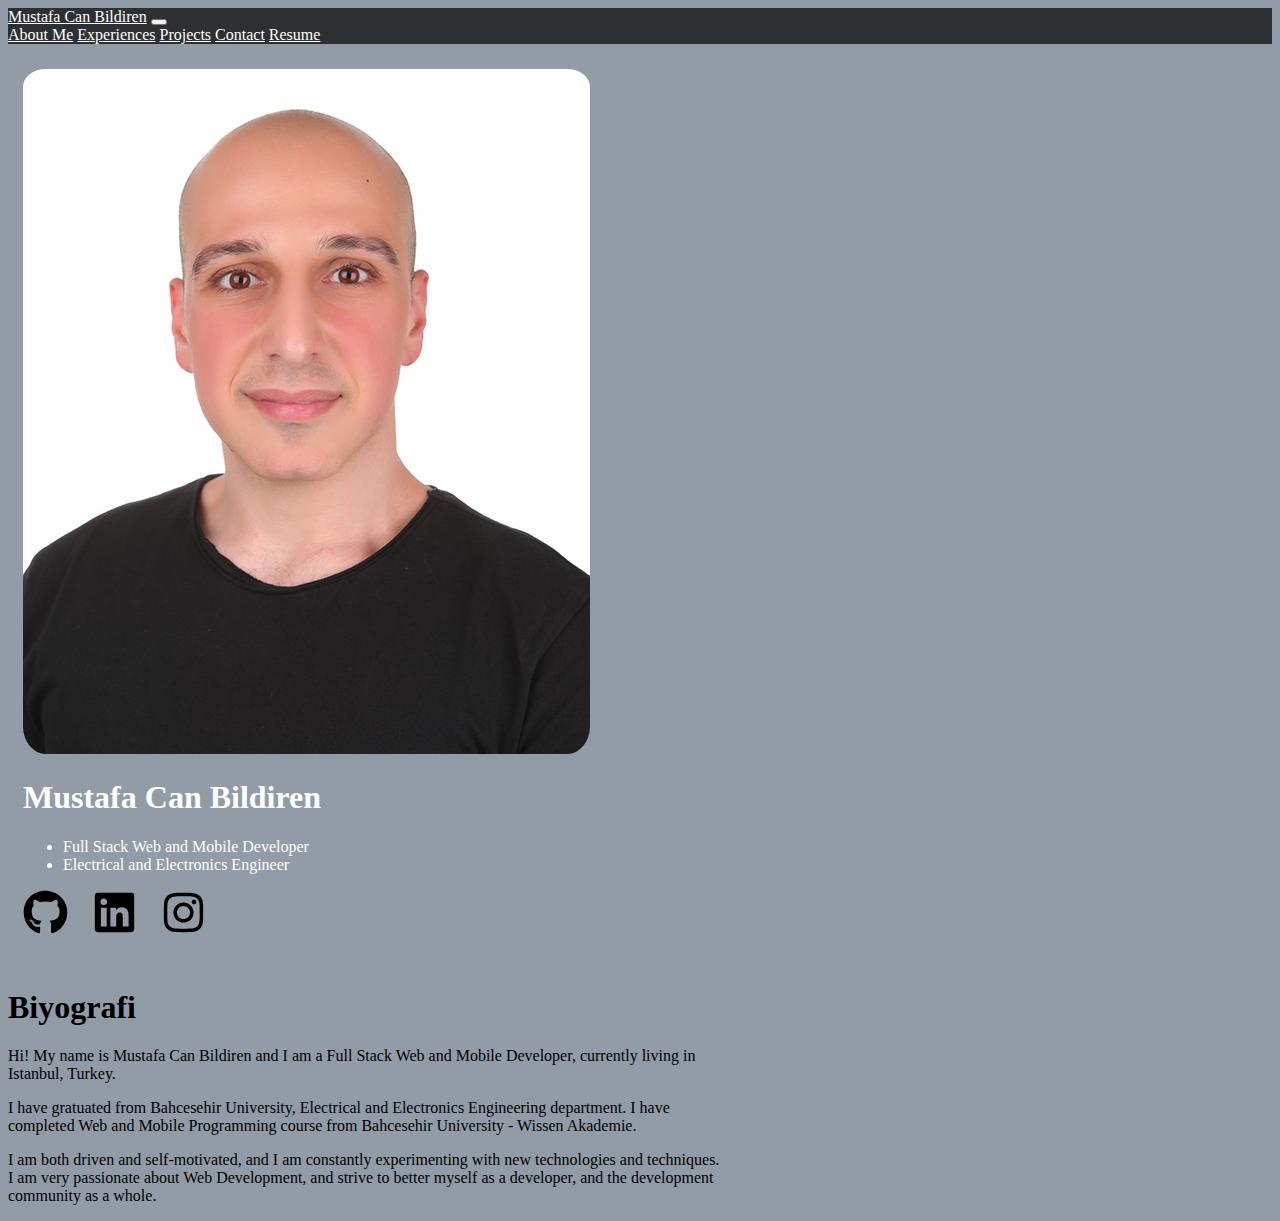
==== index.html @ a6141670 "v0" ====
<!DOCTYPE html>
<html lang="tr">
  <head>
    <meta charset="UTF-8" />
    <meta http-equiv="X-UA-Compatible" content="IE=edge" />
    <meta name="viewport" content="width=device-width, initial-scale=1.0" />
    <title>Mustafa Can Bildiren</title>
    <link
      href="https://cdn.jsdelivr.net/npm/bootstrap@5.2.0-beta1/dist/css/bootstrap.min.css"
      rel="stylesheet"
      integrity="sha384-0evHe/X+R7YkIZDRvuzKMRqM+OrBnVFBL6DOitfPri4tjfHxaWutUpFmBp4vmVor"
      crossorigin="anonymous"
    />
  </head>
  <body style="background-color: #929CA6">

    <!-- navbar start Man Parvesh-->
    <nav class="navbar navbar-expand-lg" style="background-color: #2d3033;">
        <div class="container">
            <a class="navbar-brand" href="#" style="color: white;">Mustafa Can Bildiren</a>
            <button class="navbar-toggler" type="button" data-bs-toggle="collapse" data-bs-target="#navbarNavAltMarkup"
                aria-controls="navbarNavAltMarkup" aria-expanded="false" aria-label="Toggle navigation">
                <span class="navbar-toggler-icon" style="color: white;"></span>
            </button>
            <div class="collapse navbar-collapse" id="navbarNavAltMarkup">
                <div class="navbar-nav">
                    <a class="nav-link" href="#" style="color: white;">About Me</a>
                    <a class="nav-link" href="#" style="color: white;">Experiences</a>
                    <a class="nav-link" href="#" style="color: white;">Projects</a>
                    <a class="nav-link" href="#" style="color: white;">Contact</a>
                    <a class="nav-link" href="#" style="color: white;">Resume</a>
                </div>
            </div>
        </div>
    </nav>
    <!-- navbar end-->

    <!-- body start-->
    <div class="row col-lg-8" style="margin: auto;">
    
        <!-- left card -->
        <div class="card col-lg-3"
            style="width: 24rem; margin-top: 15px; margin-left: 15px; margin-right: 30px; background-color: #929CA6; border: 0px;">
            <img src="Photo.jpg" class="card-img-top" alt="..." style="padding-top: 10px; border-radius: 4%;">
            <div class="card-body">
                <h1 class="card-title text-capitalize text-center" style="color: white;">Mustafa Can Bildiren</h1>
                <ul class="list-group list-group-flush">
                    <!-- titles -->
                    <li class="list-group-item text-center" style="background-color: #929CA6; color: white;">Full Stack Web
                        and Mobile Developer</li>
                    <li class="list-group-item text-center" style="background-color: #929CA6; color: white;">Electrical and
                        Electronics Engineer</li>
                </ul>

          <!-- github - linkedin - instagram logos and links -->
          <div class="card-body text-center">
              <a href="https://github.com/mcanbildiren" style="margin-right: 20px;"><svg href="www.google.com" width="45" height="45" xmlns="http://www.w3.org/2000/svg" viewBox="0 0 496 512"><path d="M165.9 397.4c0 2-2.3 3.6-5.2 3.6-3.3.3-5.6-1.3-5.6-3.6 0-2 2.3-3.6 5.2-3.6 3-.3 5.6 1.3 5.6 3.6zm-31.1-4.5c-.7 2 1.3 4.3 4.3 4.9 2.6 1 5.6 0 6.2-2s-1.3-4.3-4.3-5.2c-2.6-.7-5.5.3-6.2 2.3zm44.2-1.7c-2.9.7-4.9 2.6-4.6 4.9.3 2 2.9 3.3 5.9 2.6 2.9-.7 4.9-2.6 4.6-4.6-.3-1.9-3-3.2-5.9-2.9zM244.8 8C106.1 8 0 113.3 0 252c0 110.9 69.8 205.8 169.5 239.2 12.8 2.3 17.3-5.6 17.3-12.1 0-6.2-.3-40.4-.3-61.4 0 0-70 15-84.7-29.8 0 0-11.4-29.1-27.8-36.6 0 0-22.9-15.7 1.6-15.4 0 0 24.9 2 38.6 25.8 21.9 38.6 58.6 27.5 72.9 20.9 2.3-16 8.8-27.1 16-33.7-55.9-6.2-112.3-14.3-112.3-110.5 0-27.5 7.6-41.3 23.6-58.9-2.6-6.5-11.1-33.3 2.6-67.9 20.9-6.5 69 27 69 27 20-5.6 41.5-8.5 62.8-8.5s42.8 2.9 62.8 8.5c0 0 48.1-33.6 69-27 13.7 34.7 5.2 61.4 2.6 67.9 16 17.7 25.8 31.5 25.8 58.9 0 96.5-58.9 104.2-114.8 110.5 9.2 7.9 17 22.9 17 46.4 0 33.7-.3 75.4-.3 83.6 0 6.5 4.6 14.4 17.3 12.1C428.2 457.8 496 362.9 496 252 496 113.3 383.5 8 244.8 8zM97.2 352.9c-1.3 1-1 3.3.7 5.2 1.6 1.6 3.9 2.3 5.2 1 1.3-1 1-3.3-.7-5.2-1.6-1.6-3.9-2.3-5.2-1zm-10.8-8.1c-.7 1.3.3 2.9 2.3 3.9 1.6 1 3.6.7 4.3-.7.7-1.3-.3-2.9-2.3-3.9-2-.6-3.6-.3-4.3.7zm32.4 35.6c-1.6 1.3-1 4.3 1.3 6.2 2.3 2.3 5.2 2.6 6.5 1 1.3-1.3.7-4.3-1.3-6.2-2.2-2.3-5.2-2.6-6.5-1zm-11.4-14.7c-1.6 1-1.6 3.6 0 5.9 1.6 2.3 4.3 3.3 5.6 2.3 1.6-1.3 1.6-3.9 0-6.2-1.4-2.3-4-3.3-5.6-2z"/></svg></a>
              <a href="https://www.linkedin.com/in/mcanbildiren/" style="margin-right: 20px;"><svg width="45" height="45" xmlns="http://www.w3.org/2000/svg" viewBox="0 0 448 512"><path d="M416 32H31.9C14.3 32 0 46.5 0 64.3v383.4C0 465.5 14.3 480 31.9 480H416c17.6 0 32-14.5 32-32.3V64.3c0-17.8-14.4-32.3-32-32.3zM135.4 416H69V202.2h66.5V416zm-33.2-243c-21.3 0-38.5-17.3-38.5-38.5S80.9 96 102.2 96c21.2 0 38.5 17.3 38.5 38.5 0 21.3-17.2 38.5-38.5 38.5zm282.1 243h-66.4V312c0-24.8-.5-56.7-34.5-56.7-34.6 0-39.9 27-39.9 54.9V416h-66.4V202.2h63.7v29.2h.9c8.9-16.8 30.6-34.5 62.9-34.5 67.2 0 79.7 44.3 79.7 101.9V416z"/></svg></a>
              <a href="https://www.instagram.com/mcanbildiren/"><svg width="45" height="45" xmlns="http://www.w3.org/2000/svg" viewBox="0 0 448 512"><path d="M224.1 141c-63.6 0-114.9 51.3-114.9 114.9s51.3 114.9 114.9 114.9S339 319.5 339 255.9 287.7 141 224.1 141zm0 189.6c-41.1 0-74.7-33.5-74.7-74.7s33.5-74.7 74.7-74.7 74.7 33.5 74.7 74.7-33.6 74.7-74.7 74.7zm146.4-194.3c0 14.9-12 26.8-26.8 26.8-14.9 0-26.8-12-26.8-26.8s12-26.8 26.8-26.8 26.8 12 26.8 26.8zm76.1 27.2c-1.7-35.9-9.9-67.7-36.2-93.9-26.2-26.2-58-34.4-93.9-36.2-37-2.1-147.9-2.1-184.9 0-35.8 1.7-67.6 9.9-93.9 36.1s-34.4 58-36.2 93.9c-2.1 37-2.1 147.9 0 184.9 1.7 35.9 9.9 67.7 36.2 93.9s58 34.4 93.9 36.2c37 2.1 147.9 2.1 184.9 0 35.9-1.7 67.7-9.9 93.9-36.2 26.2-26.2 34.4-58 36.2-93.9 2.1-37 2.1-147.8 0-184.8zM398.8 388c-7.8 19.6-22.9 34.7-42.6 42.6-29.5 11.7-99.5 9-132.1 9s-102.7 2.6-132.1-9c-19.6-7.8-34.7-22.9-42.6-42.6-11.7-29.5-9-99.5-9-132.1s-2.6-102.7 9-132.1c7.8-19.6 22.9-34.7 42.6-42.6 29.5-11.7 99.5-9 132.1-9s102.7-2.6 132.1 9c19.6 7.8 34.7 22.9 42.6 42.6 11.7 29.5 9 99.5 9 132.1s2.7 102.7-9 132.1z"/></svg></a>
          </div>
        </div>
      </div>

    <!-- rigth card cover letter -->
    <div class="card col-lg-6"
        style="width: 45rem; margin-top: 50px;  margin-right: 15px; border: 0px; background-color: #929CA6;">
        <div class="card-body">
            <h1>Biyografi</h1>
            <p>Hi! My name is Mustafa Can Bildiren and I am a Full Stack Web and Mobile Developer, currently living in
                Istanbul, Turkey.
            </p>
            <p>I have gratuated from Bahcesehir University, Electrical and Electronics Engineering
                department. I have completed Web and Mobile Programming course from Bahcesehir University - Wissen Akademie.
            </p>
            <p>
                I am both driven and self-motivated, and I am constantly experimenting with new technologies and techniques.
                I am very passionate about Web Development, and strive to better myself as a developer, and the development
                community as a whole.
            </p>
        </div>
    </div>
    </div>
    <!-- body end-->
      
<script src="https://cdn.jsdelivr.net/npm/bootstrap@5.2.0-beta1/dist/js/bootstrap.bundle.min.js"
    integrity="sha384-pprn3073KE6tl6bjs2QrFaJGz5/SUsLqktiwsUTF55Jfv3qYSDhgCecCxMW52nD2"
    crossorigin="anonymous"></script>
</body>

</html>
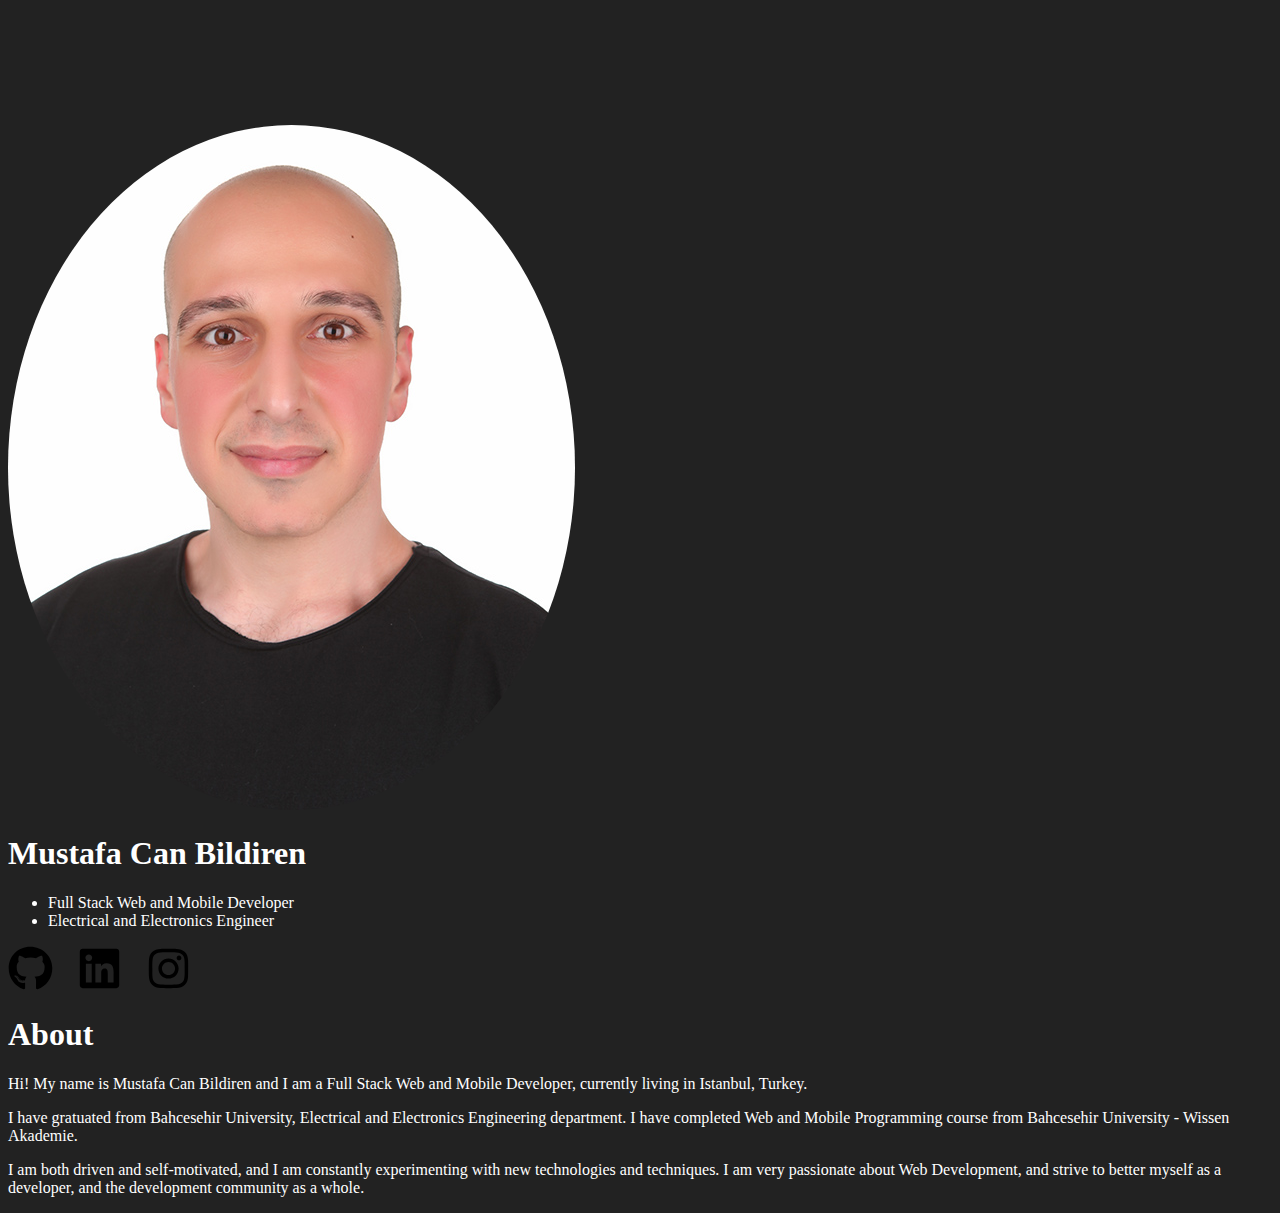
==== commit 59b86d27: "new style" ====
--- a/index.html
+++ b/index.html
@@ -12,9 +12,9 @@
       crossorigin="anonymous"
     />
   </head>
-  <body style="background-color: #929CA6">
+  <body style="background-color: #222">
 
-    <!-- navbar start Man Parvesh-->
+    <!-- navbar start Man Parvesh
     <nav class="navbar navbar-expand-lg" style="background-color: #2d3033;">
         <div class="container">
             <a class="navbar-brand" href="#" style="color: white;">Mustafa Can Bildiren</a>
@@ -33,39 +33,42 @@
             </div>
         </div>
     </nav>
-    <!-- navbar end-->
+     navbar end-->
 
     <!-- body start-->
-    <div class="row col-lg-8" style="margin: auto;">
-    
+<div class="">
+    <div class="row" style="margin: auto; margin-top: 125px;">
         <!-- left card -->
-        <div class="card col-lg-3"
-            style="width: 24rem; margin-top: 15px; margin-left: 15px; margin-right: 30px; background-color: #929CA6; border: 0px;">
-            <img src="Photo.jpg" class="card-img-top" alt="..." style="padding-top: 10px; border-radius: 4%;">
-            <div class="card-body">
+        <div class="col-md-3">
+            <img src="Photo.jpg" class="img-fluid" alt="..." style="border-radius: 50%;">
+        </div>
+        <div class="card col-md-3"
+        style="background-color: #222; border: 0px;">
+        <div class="card-body">
+                
                 <h1 class="card-title text-capitalize text-center" style="color: white;">Mustafa Can Bildiren</h1>
                 <ul class="list-group list-group-flush">
                     <!-- titles -->
-                    <li class="list-group-item text-center" style="background-color: #929CA6; color: white;">Full Stack Web
+                    <li class="list-group-item text-center" style="background-color: #222; color: white;">Full Stack Web
                         and Mobile Developer</li>
-                    <li class="list-group-item text-center" style="background-color: #929CA6; color: white;">Electrical and
+                    <li class="list-group-item text-center" style="background-color: #222; color: white;">Electrical and
                         Electronics Engineer</li>
                 </ul>
 
           <!-- github - linkedin - instagram logos and links -->
           <div class="card-body text-center">
               <a href="https://github.com/mcanbildiren" style="margin-right: 20px;"><svg href="www.google.com" width="45" height="45" xmlns="http://www.w3.org/2000/svg" viewBox="0 0 496 512"><path d="M165.9 397.4c0 2-2.3 3.6-5.2 3.6-3.3.3-5.6-1.3-5.6-3.6 0-2 2.3-3.6 5.2-3.6 3-.3 5.6 1.3 5.6 3.6zm-31.1-4.5c-.7 2 1.3 4.3 4.3 4.9 2.6 1 5.6 0 6.2-2s-1.3-4.3-4.3-5.2c-2.6-.7-5.5.3-6.2 2.3zm44.2-1.7c-2.9.7-4.9 2.6-4.6 4.9.3 2 2.9 3.3 5.9 2.6 2.9-.7 4.9-2.6 4.6-4.6-.3-1.9-3-3.2-5.9-2.9zM244.8 8C106.1 8 0 113.3 0 252c0 110.9 69.8 205.8 169.5 239.2 12.8 2.3 17.3-5.6 17.3-12.1 0-6.2-.3-40.4-.3-61.4 0 0-70 15-84.7-29.8 0 0-11.4-29.1-27.8-36.6 0 0-22.9-15.7 1.6-15.4 0 0 24.9 2 38.6 25.8 21.9 38.6 58.6 27.5 72.9 20.9 2.3-16 8.8-27.1 16-33.7-55.9-6.2-112.3-14.3-112.3-110.5 0-27.5 7.6-41.3 23.6-58.9-2.6-6.5-11.1-33.3 2.6-67.9 20.9-6.5 69 27 69 27 20-5.6 41.5-8.5 62.8-8.5s42.8 2.9 62.8 8.5c0 0 48.1-33.6 69-27 13.7 34.7 5.2 61.4 2.6 67.9 16 17.7 25.8 31.5 25.8 58.9 0 96.5-58.9 104.2-114.8 110.5 9.2 7.9 17 22.9 17 46.4 0 33.7-.3 75.4-.3 83.6 0 6.5 4.6 14.4 17.3 12.1C428.2 457.8 496 362.9 496 252 496 113.3 383.5 8 244.8 8zM97.2 352.9c-1.3 1-1 3.3.7 5.2 1.6 1.6 3.9 2.3 5.2 1 1.3-1 1-3.3-.7-5.2-1.6-1.6-3.9-2.3-5.2-1zm-10.8-8.1c-.7 1.3.3 2.9 2.3 3.9 1.6 1 3.6.7 4.3-.7.7-1.3-.3-2.9-2.3-3.9-2-.6-3.6-.3-4.3.7zm32.4 35.6c-1.6 1.3-1 4.3 1.3 6.2 2.3 2.3 5.2 2.6 6.5 1 1.3-1.3.7-4.3-1.3-6.2-2.2-2.3-5.2-2.6-6.5-1zm-11.4-14.7c-1.6 1-1.6 3.6 0 5.9 1.6 2.3 4.3 3.3 5.6 2.3 1.6-1.3 1.6-3.9 0-6.2-1.4-2.3-4-3.3-5.6-2z"/></svg></a>
+              
               <a href="https://www.linkedin.com/in/mcanbildiren/" style="margin-right: 20px;"><svg width="45" height="45" xmlns="http://www.w3.org/2000/svg" viewBox="0 0 448 512"><path d="M416 32H31.9C14.3 32 0 46.5 0 64.3v383.4C0 465.5 14.3 480 31.9 480H416c17.6 0 32-14.5 32-32.3V64.3c0-17.8-14.4-32.3-32-32.3zM135.4 416H69V202.2h66.5V416zm-33.2-243c-21.3 0-38.5-17.3-38.5-38.5S80.9 96 102.2 96c21.2 0 38.5 17.3 38.5 38.5 0 21.3-17.2 38.5-38.5 38.5zm282.1 243h-66.4V312c0-24.8-.5-56.7-34.5-56.7-34.6 0-39.9 27-39.9 54.9V416h-66.4V202.2h63.7v29.2h.9c8.9-16.8 30.6-34.5 62.9-34.5 67.2 0 79.7 44.3 79.7 101.9V416z"/></svg></a>
               <a href="https://www.instagram.com/mcanbildiren/"><svg width="45" height="45" xmlns="http://www.w3.org/2000/svg" viewBox="0 0 448 512"><path d="M224.1 141c-63.6 0-114.9 51.3-114.9 114.9s51.3 114.9 114.9 114.9S339 319.5 339 255.9 287.7 141 224.1 141zm0 189.6c-41.1 0-74.7-33.5-74.7-74.7s33.5-74.7 74.7-74.7 74.7 33.5 74.7 74.7-33.6 74.7-74.7 74.7zm146.4-194.3c0 14.9-12 26.8-26.8 26.8-14.9 0-26.8-12-26.8-26.8s12-26.8 26.8-26.8 26.8 12 26.8 26.8zm76.1 27.2c-1.7-35.9-9.9-67.7-36.2-93.9-26.2-26.2-58-34.4-93.9-36.2-37-2.1-147.9-2.1-184.9 0-35.8 1.7-67.6 9.9-93.9 36.1s-34.4 58-36.2 93.9c-2.1 37-2.1 147.9 0 184.9 1.7 35.9 9.9 67.7 36.2 93.9s58 34.4 93.9 36.2c37 2.1 147.9 2.1 184.9 0 35.9-1.7 67.7-9.9 93.9-36.2 26.2-26.2 34.4-58 36.2-93.9 2.1-37 2.1-147.8 0-184.8zM398.8 388c-7.8 19.6-22.9 34.7-42.6 42.6-29.5 11.7-99.5 9-132.1 9s-102.7 2.6-132.1-9c-19.6-7.8-34.7-22.9-42.6-42.6-11.7-29.5-9-99.5-9-132.1s-2.6-102.7 9-132.1c7.8-19.6 22.9-34.7 42.6-42.6 29.5-11.7 99.5-9 132.1-9s102.7-2.6 132.1 9c19.6 7.8 34.7 22.9 42.6 42.6 11.7 29.5 9 99.5 9 132.1s2.7 102.7-9 132.1z"/></svg></a>
           </div>
         </div>
       </div>
-
     <!-- rigth card cover letter -->
-    <div class="card col-lg-6"
-        style="width: 45rem; margin-top: 50px;  margin-right: 15px; border: 0px; background-color: #929CA6;">
-        <div class="card-body">
-            <h1>Biyografi</h1>
+    <div class="card col-md-6"
+        style=" border: 0px; background-color: #222;">
+        <div class="card-body" style="color: white;">
+            <h1>About</h1>
             <p>Hi! My name is Mustafa Can Bildiren and I am a Full Stack Web and Mobile Developer, currently living in
                 Istanbul, Turkey.
             </p>
@@ -79,7 +82,8 @@
             </p>
         </div>
     </div>
-    </div>
+</div>
+</div>
     <!-- body end-->
       
 <script src="https://cdn.jsdelivr.net/npm/bootstrap@5.2.0-beta1/dist/js/bootstrap.bundle.min.js"
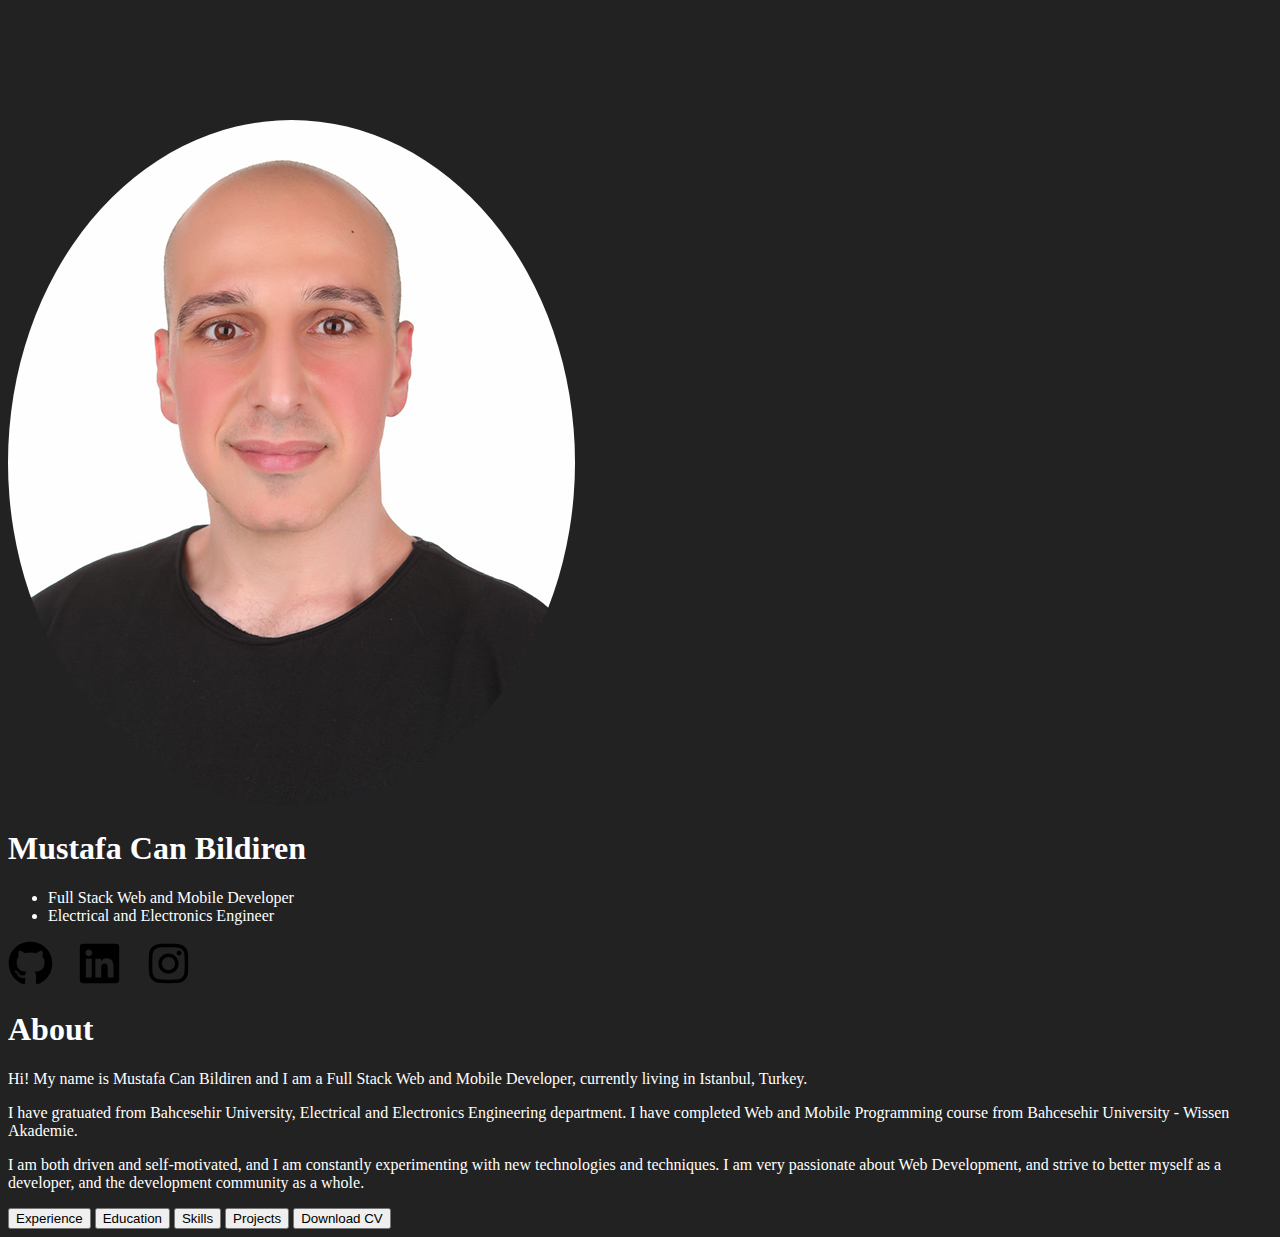
==== commit 580dcca4: "buttons" ====
--- a/index.html
+++ b/index.html
@@ -37,7 +37,7 @@
 
     <!-- body start-->
 <div class="">
-    <div class="row" style="margin: auto; margin-top: 125px;">
+    <div class="row" style="margin: auto; margin-top: 120px;">
         <!-- left card -->
         <div class="col-md-3">
             <img src="Photo.jpg" class="img-fluid" alt="..." style="border-radius: 50%;">
@@ -83,7 +83,17 @@
         </div>
     </div>
 </div>
+<div class="row" style="margin: auto; margin-top: 15px;">
+    <div class="text-center">
+        <button class="btn btn-secondary">Experience</button>
+        <button class="btn btn-secondary">Education</button>
+        <button class="btn btn-secondary">Skills</button>
+        <button class="btn btn-secondary">Projects</button>
+        <button class="btn btn-secondary">Download CV</button>
+    </div>
 </div>
+</div>
+
     <!-- body end-->
       
 <script src="https://cdn.jsdelivr.net/npm/bootstrap@5.2.0-beta1/dist/js/bootstrap.bundle.min.js"
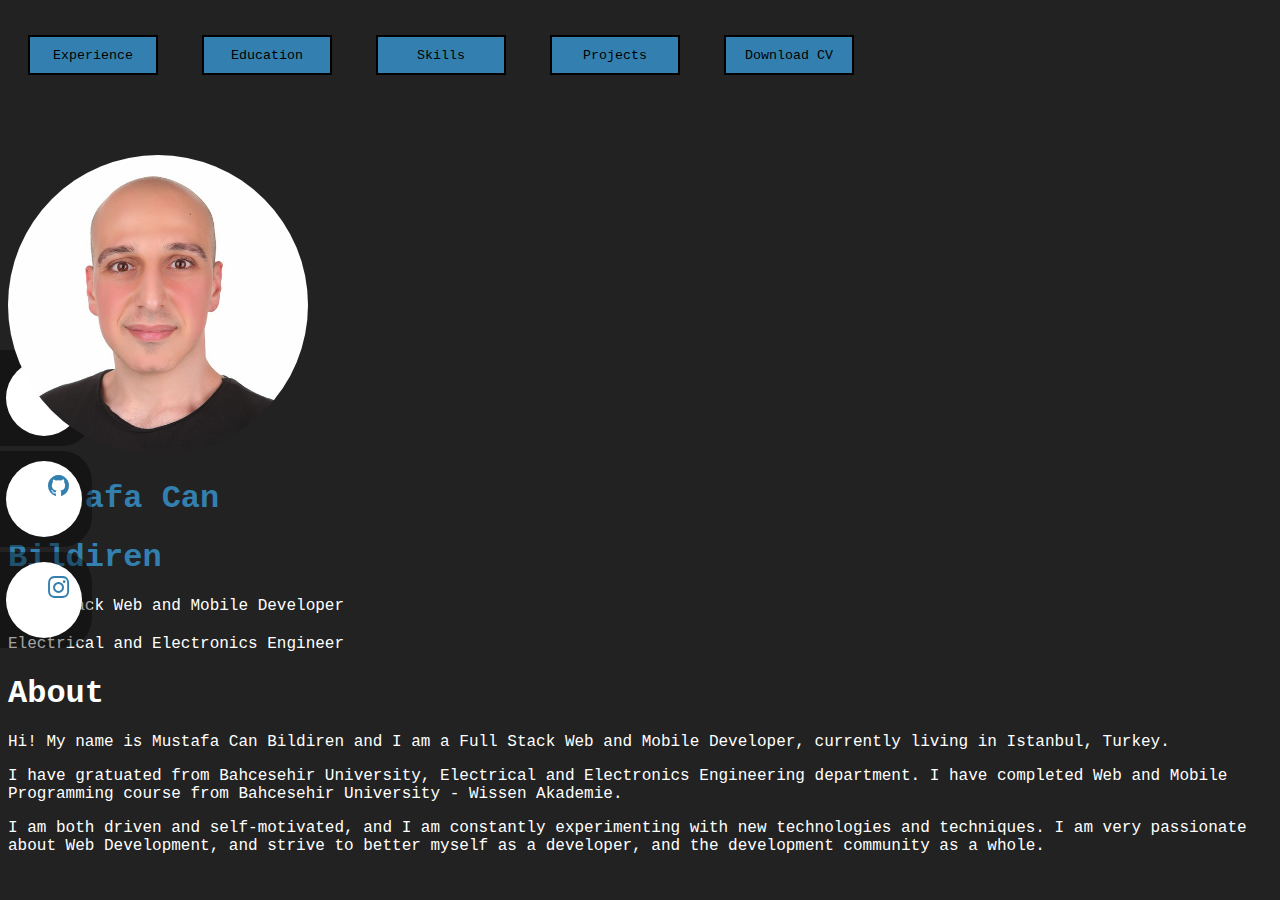
==== commit b3c53e1d: "homepage ok" ====
--- a/index.html
+++ b/index.html
@@ -1,104 +1,69 @@
 <!DOCTYPE html>
-<html lang="tr">
-  <head>
+<html lang="en">
+
+<head>
     <meta charset="UTF-8" />
     <meta http-equiv="X-UA-Compatible" content="IE=edge" />
     <meta name="viewport" content="width=device-width, initial-scale=1.0" />
     <title>Mustafa Can Bildiren</title>
-    <link
-      href="https://cdn.jsdelivr.net/npm/bootstrap@5.2.0-beta1/dist/css/bootstrap.min.css"
-      rel="stylesheet"
-      integrity="sha384-0evHe/X+R7YkIZDRvuzKMRqM+OrBnVFBL6DOitfPri4tjfHxaWutUpFmBp4vmVor"
-      crossorigin="anonymous"
-    />
-  </head>
-  <body style="background-color: #222">
+    <link href="https://cdn.jsdelivr.net/npm/bootstrap@5.2.0-beta1/dist/css/bootstrap.min.css" rel="stylesheet"
+        integrity="sha384-0evHe/X+R7YkIZDRvuzKMRqM+OrBnVFBL6DOitfPri4tjfHxaWutUpFmBp4vmVor" crossorigin="anonymous" />
+    <link href="//netdna.bootstrapcdn.com/font-awesome/4.1.0/css/font-awesome.min.css" rel="stylesheet">
+    <link rel="stylesheet" href="./Resources/index.css">
+</head>
 
-    <!-- navbar start Man Parvesh
-    <nav class="navbar navbar-expand-lg" style="background-color: #2d3033;">
-        <div class="container">
-            <a class="navbar-brand" href="#" style="color: white;">Mustafa Can Bildiren</a>
-            <button class="navbar-toggler" type="button" data-bs-toggle="collapse" data-bs-target="#navbarNavAltMarkup"
-                aria-controls="navbarNavAltMarkup" aria-expanded="false" aria-label="Toggle navigation">
-                <span class="navbar-toggler-icon" style="color: white;"></span>
-            </button>
-            <div class="collapse navbar-collapse" id="navbarNavAltMarkup">
-                <div class="navbar-nav">
-                    <a class="nav-link" href="#" style="color: white;">About Me</a>
-                    <a class="nav-link" href="#" style="color: white;">Experiences</a>
-                    <a class="nav-link" href="#" style="color: white;">Projects</a>
-                    <a class="nav-link" href="#" style="color: white;">Contact</a>
-                    <a class="nav-link" href="#" style="color: white;">Resume</a>
-                </div>
+<body style="background-color: #222">
+    <nav class="social">
+        <ul>
+            <li><a href="https://www.linkedin.com/in/mcanbildiren/" target="_blank">Linkedin <i class="fa fa-linkedin"></i></a></li>
+            <li><a href="https://github.com/mcanbildiren" target="_blank">Github <i class="fa fa-github"></i></a></li>
+            <li><a href="https://www.instagram.com/mcanbildiren/" target="_blank">Instagram <i class="fa fa-instagram"></i></a></li>
+        </ul>
+    </nav>
+    <div class="row" style="margin: auto; margin-top: 15px;">
+        <div class="text-center">
+            <button class="custom-btn btnmcb">Experience</button>
+            <button class="custom-btn btnmcb">Education</button>
+            <button class="custom-btn btnmcb">Skills</button>
+            <button class="custom-btn btnmcb">Projects</button>
+            <button class="custom-btn btnmcb">Download CV</button>
+        </div>
+    </div>
+    <div class="row" style="margin: auto; margin-top: 60px;">
+        <div class="col-md-4 text-center offset-2">
+            <img src="./Resources/Photo.jpg" class="img-fluid photo" alt="...">
+            <h1 class="imageundertitle">Mustafa Can</h1>
+            <h1 class="imageundertitle">Bildiren</h1>
+            <p class="imageunder">Full Stack Web and Mobile Developer</p>
+            <p class="imageunder">Electrical and Electronics Engineer</p>
+        </div>
+        <div class="card col-md-4" style=" border: 0px; background-color: #222;">
+            <div class="card-body about">
+                <h1>About</h1>
+                <p>Hi! My name is Mustafa Can Bildiren and I am a Full Stack Web and Mobile Developer, currently
+                    living in
+                    Istanbul, Turkey.
+                </p>
+                <p>I have gratuated from Bahcesehir University, Electrical and Electronics Engineering
+                    department. I have completed Web and Mobile Programming course from Bahcesehir University -
+                    Wissen Akademie.
+                </p>
+                <p>
+                    I am both driven and self-motivated, and I am constantly experimenting with new technologies and
+                    techniques.
+                    I am very passionate about Web Development, and strive to better myself as a developer, and the
+                    development
+                    community as a whole.
+                </p>
             </div>
         </div>
-    </nav>
-     navbar end-->
+    </div>
+    <div class="row">
 
-    <!-- body start-->
-<div class="">
-    <div class="row" style="margin: auto; margin-top: 120px;">
-        <!-- left card -->
-        <div class="col-md-3">
-            <img src="Photo.jpg" class="img-fluid" alt="..." style="border-radius: 50%;">
-        </div>
-        <div class="card col-md-3"
-        style="background-color: #222; border: 0px;">
-        <div class="card-body">
-                
-                <h1 class="card-title text-capitalize text-center" style="color: white;">Mustafa Can Bildiren</h1>
-                <ul class="list-group list-group-flush">
-                    <!-- titles -->
-                    <li class="list-group-item text-center" style="background-color: #222; color: white;">Full Stack Web
-                        and Mobile Developer</li>
-                    <li class="list-group-item text-center" style="background-color: #222; color: white;">Electrical and
-                        Electronics Engineer</li>
-                </ul>
-
-          <!-- github - linkedin - instagram logos and links -->
-          <div class="card-body text-center">
-              <a href="https://github.com/mcanbildiren" style="margin-right: 20px;"><svg href="www.google.com" width="45" height="45" xmlns="http://www.w3.org/2000/svg" viewBox="0 0 496 512"><path d="M165.9 397.4c0 2-2.3 3.6-5.2 3.6-3.3.3-5.6-1.3-5.6-3.6 0-2 2.3-3.6 5.2-3.6 3-.3 5.6 1.3 5.6 3.6zm-31.1-4.5c-.7 2 1.3 4.3 4.3 4.9 2.6 1 5.6 0 6.2-2s-1.3-4.3-4.3-5.2c-2.6-.7-5.5.3-6.2 2.3zm44.2-1.7c-2.9.7-4.9 2.6-4.6 4.9.3 2 2.9 3.3 5.9 2.6 2.9-.7 4.9-2.6 4.6-4.6-.3-1.9-3-3.2-5.9-2.9zM244.8 8C106.1 8 0 113.3 0 252c0 110.9 69.8 205.8 169.5 239.2 12.8 2.3 17.3-5.6 17.3-12.1 0-6.2-.3-40.4-.3-61.4 0 0-70 15-84.7-29.8 0 0-11.4-29.1-27.8-36.6 0 0-22.9-15.7 1.6-15.4 0 0 24.9 2 38.6 25.8 21.9 38.6 58.6 27.5 72.9 20.9 2.3-16 8.8-27.1 16-33.7-55.9-6.2-112.3-14.3-112.3-110.5 0-27.5 7.6-41.3 23.6-58.9-2.6-6.5-11.1-33.3 2.6-67.9 20.9-6.5 69 27 69 27 20-5.6 41.5-8.5 62.8-8.5s42.8 2.9 62.8 8.5c0 0 48.1-33.6 69-27 13.7 34.7 5.2 61.4 2.6 67.9 16 17.7 25.8 31.5 25.8 58.9 0 96.5-58.9 104.2-114.8 110.5 9.2 7.9 17 22.9 17 46.4 0 33.7-.3 75.4-.3 83.6 0 6.5 4.6 14.4 17.3 12.1C428.2 457.8 496 362.9 496 252 496 113.3 383.5 8 244.8 8zM97.2 352.9c-1.3 1-1 3.3.7 5.2 1.6 1.6 3.9 2.3 5.2 1 1.3-1 1-3.3-.7-5.2-1.6-1.6-3.9-2.3-5.2-1zm-10.8-8.1c-.7 1.3.3 2.9 2.3 3.9 1.6 1 3.6.7 4.3-.7.7-1.3-.3-2.9-2.3-3.9-2-.6-3.6-.3-4.3.7zm32.4 35.6c-1.6 1.3-1 4.3 1.3 6.2 2.3 2.3 5.2 2.6 6.5 1 1.3-1.3.7-4.3-1.3-6.2-2.2-2.3-5.2-2.6-6.5-1zm-11.4-14.7c-1.6 1-1.6 3.6 0 5.9 1.6 2.3 4.3 3.3 5.6 2.3 1.6-1.3 1.6-3.9 0-6.2-1.4-2.3-4-3.3-5.6-2z"/></svg></a>
-              
-              <a href="https://www.linkedin.com/in/mcanbildiren/" style="margin-right: 20px;"><svg width="45" height="45" xmlns="http://www.w3.org/2000/svg" viewBox="0 0 448 512"><path d="M416 32H31.9C14.3 32 0 46.5 0 64.3v383.4C0 465.5 14.3 480 31.9 480H416c17.6 0 32-14.5 32-32.3V64.3c0-17.8-14.4-32.3-32-32.3zM135.4 416H69V202.2h66.5V416zm-33.2-243c-21.3 0-38.5-17.3-38.5-38.5S80.9 96 102.2 96c21.2 0 38.5 17.3 38.5 38.5 0 21.3-17.2 38.5-38.5 38.5zm282.1 243h-66.4V312c0-24.8-.5-56.7-34.5-56.7-34.6 0-39.9 27-39.9 54.9V416h-66.4V202.2h63.7v29.2h.9c8.9-16.8 30.6-34.5 62.9-34.5 67.2 0 79.7 44.3 79.7 101.9V416z"/></svg></a>
-              <a href="https://www.instagram.com/mcanbildiren/"><svg width="45" height="45" xmlns="http://www.w3.org/2000/svg" viewBox="0 0 448 512"><path d="M224.1 141c-63.6 0-114.9 51.3-114.9 114.9s51.3 114.9 114.9 114.9S339 319.5 339 255.9 287.7 141 224.1 141zm0 189.6c-41.1 0-74.7-33.5-74.7-74.7s33.5-74.7 74.7-74.7 74.7 33.5 74.7 74.7-33.6 74.7-74.7 74.7zm146.4-194.3c0 14.9-12 26.8-26.8 26.8-14.9 0-26.8-12-26.8-26.8s12-26.8 26.8-26.8 26.8 12 26.8 26.8zm76.1 27.2c-1.7-35.9-9.9-67.7-36.2-93.9-26.2-26.2-58-34.4-93.9-36.2-37-2.1-147.9-2.1-184.9 0-35.8 1.7-67.6 9.9-93.9 36.1s-34.4 58-36.2 93.9c-2.1 37-2.1 147.9 0 184.9 1.7 35.9 9.9 67.7 36.2 93.9s58 34.4 93.9 36.2c37 2.1 147.9 2.1 184.9 0 35.9-1.7 67.7-9.9 93.9-36.2 26.2-26.2 34.4-58 36.2-93.9 2.1-37 2.1-147.8 0-184.8zM398.8 388c-7.8 19.6-22.9 34.7-42.6 42.6-29.5 11.7-99.5 9-132.1 9s-102.7 2.6-132.1-9c-19.6-7.8-34.7-22.9-42.6-42.6-11.7-29.5-9-99.5-9-132.1s-2.6-102.7 9-132.1c7.8-19.6 22.9-34.7 42.6-42.6 29.5-11.7 99.5-9 132.1-9s102.7-2.6 132.1 9c19.6 7.8 34.7 22.9 42.6 42.6 11.7 29.5 9 99.5 9 132.1s2.7 102.7-9 132.1z"/></svg></a>
-          </div>
-        </div>
-      </div>
-    <!-- rigth card cover letter -->
-    <div class="card col-md-6"
-        style=" border: 0px; background-color: #222;">
-        <div class="card-body" style="color: white;">
-            <h1>About</h1>
-            <p>Hi! My name is Mustafa Can Bildiren and I am a Full Stack Web and Mobile Developer, currently living in
-                Istanbul, Turkey.
-            </p>
-            <p>I have gratuated from Bahcesehir University, Electrical and Electronics Engineering
-                department. I have completed Web and Mobile Programming course from Bahcesehir University - Wissen Akademie.
-            </p>
-            <p>
-                I am both driven and self-motivated, and I am constantly experimenting with new technologies and techniques.
-                I am very passionate about Web Development, and strive to better myself as a developer, and the development
-                community as a whole.
-            </p>
-        </div>
     </div>
-</div>
-<div class="row" style="margin: auto; margin-top: 15px;">
-    <div class="text-center">
-        <button class="btn btn-secondary">Experience</button>
-        <button class="btn btn-secondary">Education</button>
-        <button class="btn btn-secondary">Skills</button>
-        <button class="btn btn-secondary">Projects</button>
-        <button class="btn btn-secondary">Download CV</button>
-    </div>
-</div>
-</div>
-
-    <!-- body end-->
-      
-<script src="https://cdn.jsdelivr.net/npm/bootstrap@5.2.0-beta1/dist/js/bootstrap.bundle.min.js"
-    integrity="sha384-pprn3073KE6tl6bjs2QrFaJGz5/SUsLqktiwsUTF55Jfv3qYSDhgCecCxMW52nD2"
-    crossorigin="anonymous"></script>
+    <script src="https://cdn.jsdelivr.net/npm/bootstrap@5.2.0-beta1/dist/js/bootstrap.bundle.min.js"
+        integrity="sha384-pprn3073KE6tl6bjs2QrFaJGz5/SUsLqktiwsUTF55Jfv3qYSDhgCecCxMW52nD2"
+        crossorigin="anonymous"></script>
 </body>
 
 </html>--- a/Resources/index.css
+++ b/Resources/index.css
@@ -0,0 +1,108 @@
+.imageunder {
+  color: white;
+  margin-top: 20px;
+  font-family: "Courier New", monospace;
+}
+.imageundertitle {
+    color: #3380b0;
+    font-family: "Courier New", monospace;
+    font-weight: bold;
+}
+.photo {
+  border-radius: 50%;
+  height: 300px;
+  width: auto;
+  display: inline-block;
+  position: relative;
+  overflow: hidden;
+}
+.about {
+  font-family: "Courier New", monospace;
+  color: white;
+}
+button {
+  margin: 20px;
+  outline: none;
+}
+.custom-btn {
+  width: 130px;
+  height: 40px;
+  border: 2px solid #000;
+  font-family: "Courier New", monospace;
+  font-weight: 500;
+  background: #3380b0;
+  cursor: pointer;
+  transition: all 0.3s ease;
+  position: relative;
+  display: inline-block;
+}
+.btnmcb {
+  overflow: hidden;
+  transition: all 0.3s ease;
+}
+.btnmcb:hover {
+  background: black;
+  color: #fff;
+}
+.btnmcb:before {
+  position: absolute;
+  content: "";
+  display: inline-block;
+  top: -180px;
+  left: 0;
+  width: 30px;
+  height: 100%;
+  background-color: #fff;
+}
+.btnmcb:active {
+  box-shadow: 4px 4px 6px 0 rgba(255, 255, 255, 0.3),
+    -4px -4px 6px 0 rgba(116, 125, 136, 0.2),
+    inset -4px -4px 6px 0 rgba(255, 255, 255, 0.2),
+    inset 4px 4px 6px 0 rgba(0, 0, 0, 0.2);
+}
+a {
+  color: #fff;
+  text-decoration: none;
+  font-family: "Courier New", monospace;
+}
+.social {
+  position: fixed;
+  top: 300px;
+}
+.social ul {
+  padding: 29px;
+  transform: translate(-270px, 0);
+}
+.social ul li {
+  display: block;
+  margin: 5px;
+  background: rgba(0, 0, 0, 0.36);
+  width: 300px;
+  text-align: right;
+  padding: 10px;
+  border-radius: 0 30px 30px 0;
+  transition: all 1s;
+}
+.social ul li:hover {
+  transform: translate(110px, 0);
+  background: #3380b0;
+}
+.social ul li:hover a {
+  color: #fff;
+}
+.social ul li:hover i {
+  color: #fff;
+  background: rgba(0, 0, 0, 0.36);
+  transition: all 1s;
+}
+.social ul li i {
+
+  color: #3380b0;
+  background: #fff;
+  padding: 13px;
+  border-radius: 50%;
+  width: 50px;
+  height: 50px;
+  font-size: 25px;
+  background: #ffffff;
+}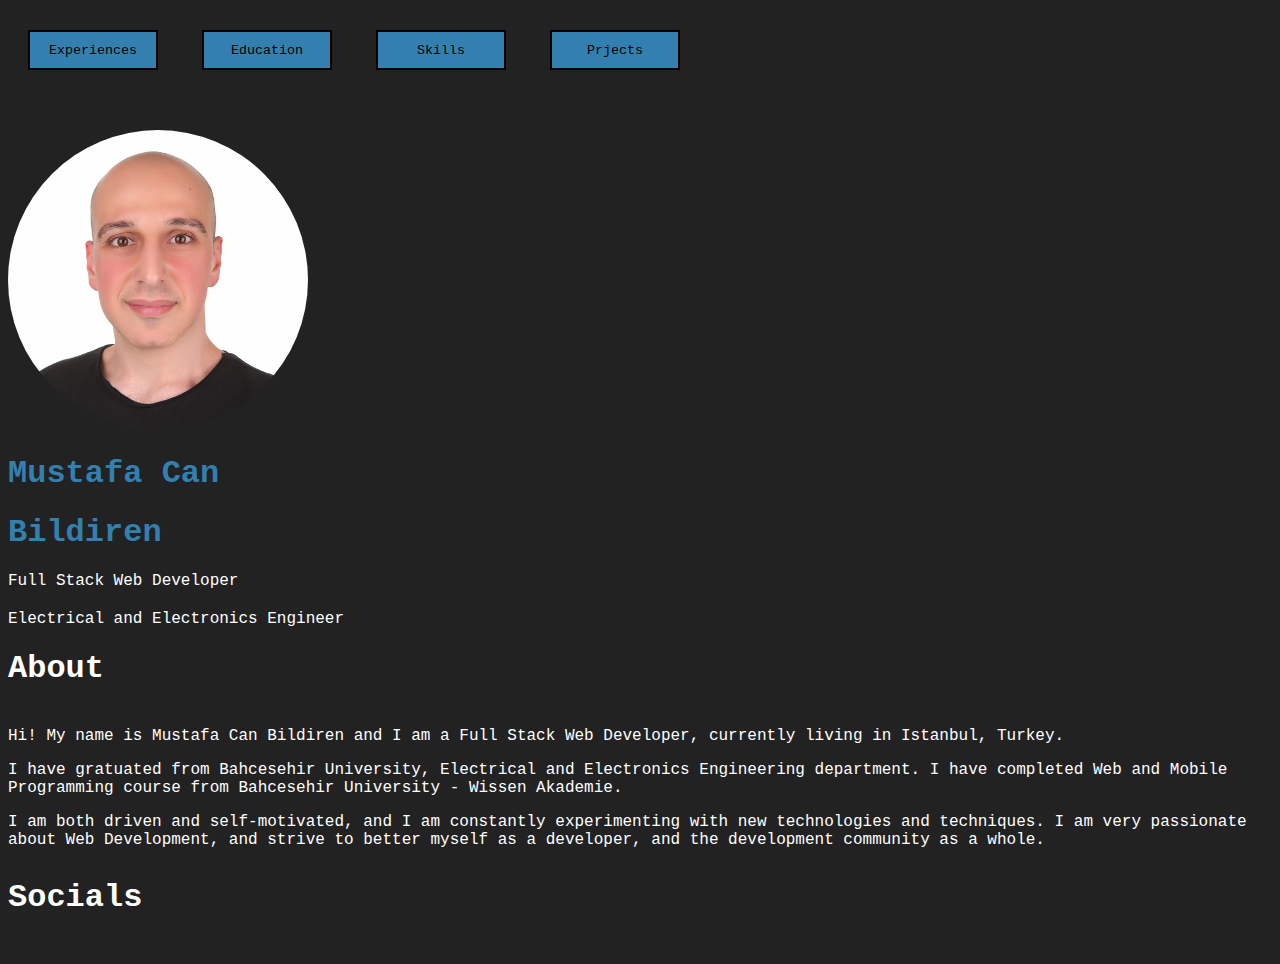
==== commit f3b6db18: "." ====
--- a/index.html
+++ b/index.html
@@ -13,53 +13,48 @@
 </head>
 
 <body style="background-color: #222">
-    <nav class="social">
-        <ul>
-            <li><a href="https://www.linkedin.com/in/mcanbildiren/" target="_blank">Linkedin <i class="fa fa-linkedin"></i></a></li>
-            <li><a href="https://github.com/mcanbildiren" target="_blank">Github <i class="fa fa-github"></i></a></li>
-            <li><a href="https://www.instagram.com/mcanbildiren/" target="_blank">Instagram <i class="fa fa-instagram"></i></a></li>
-        </ul>
-    </nav>
-    <div class="row" style="margin: auto; margin-top: 15px;">
+    <div class="row" style="margin: auto; margin-top: 10px;">
         <div class="text-center">
-            <button class="custom-btn btnmcb">Experience</button>
-            <button class="custom-btn btnmcb">Education</button>
-            <button class="custom-btn btnmcb">Skills</button>
-            <button class="custom-btn btnmcb">Projects</button>
-            <button class="custom-btn btnmcb">Download CV</button>
+            <a href="#"><button class="custom-btn btnmcb">Experiences</button></a>
+            <a href="#"><button class="custom-btn btnmcb">Education</button></a>
+            <a href="#"><button class="custom-btn btnmcb">Skills</button></a>
+            <a href="#"><button class="custom-btn btnmcb">Prjects</button></a>
         </div>
     </div>
-    <div class="row" style="margin: auto; margin-top: 60px;">
+    <div class="row" style="margin: auto; margin-top: 40px;">
         <div class="col-md-4 text-center offset-2">
             <img src="./Resources/Photo.jpg" class="img-fluid photo" alt="...">
             <h1 class="imageundertitle">Mustafa Can</h1>
             <h1 class="imageundertitle">Bildiren</h1>
-            <p class="imageunder">Full Stack Web and Mobile Developer</p>
+            <p class="imageunder">Full Stack Web Developer</p>
             <p class="imageunder">Electrical and Electronics Engineer</p>
         </div>
-        <div class="card col-md-4" style=" border: 0px; background-color: #222;">
-            <div class="card-body about">
-                <h1>About</h1>
-                <p>Hi! My name is Mustafa Can Bildiren and I am a Full Stack Web and Mobile Developer, currently
-                    living in
-                    Istanbul, Turkey.
-                </p>
-                <p>I have gratuated from Bahcesehir University, Electrical and Electronics Engineering
-                    department. I have completed Web and Mobile Programming course from Bahcesehir University -
-                    Wissen Akademie.
-                </p>
-                <p>
-                    I am both driven and self-motivated, and I am constantly experimenting with new technologies and
-                    techniques.
-                    I am very passionate about Web Development, and strive to better myself as a developer, and the
-                    development
-                    community as a whole.
-                </p>
-            </div>
+        <div class="col-md-4 about">
+            <h1>About</h1>
+            <p style="margin-top: 40px;">Hi! My name is Mustafa Can Bildiren and I am a Full Stack Web Developer, currently
+                living in Istanbul, Turkey.
+            </p>
+            <p>I have gratuated from Bahcesehir University, Electrical and Electronics Engineering
+                department. I have completed Web and Mobile Programming course from Bahcesehir University -
+                Wissen Akademie.
+            </p>
+            <p>
+                I am both driven and self-motivated, and I am constantly experimenting with new technologies and
+                techniques.
+                I am very passionate about Web Development, and strive to better myself as a developer, and the
+                development
+                community as a whole.
+            </p>
         </div>
     </div>
-    <div class="row">
-
+    <div class="text-center">
+        <h1 class="about" style="margin-top: 30px;">Socials</h1>
+        <a href="https://github.com/mcanbildiren"><img src="./Resources/github-brands.svg" alt=""
+                style="width: 50px; height: auto; margin-right: 25px;"></a>
+        <a href="https://www.linkedin.com/in/mcanbildiren/"><img src="./Resources/linkedin-svgrepo-com.svg" alt=""
+                style="width: 50px; height: auto;margin-right: 25px;"></a>
+        <a href="https://www.instagram.com/mcanbildiren/"><img src="./Resources/new-instagram-logo-glyph.svg" alt=""
+                style="width: 65px; height: auto;"></a>
     </div>
     <script src="https://cdn.jsdelivr.net/npm/bootstrap@5.2.0-beta1/dist/js/bootstrap.bundle.min.js"
         integrity="sha384-pprn3073KE6tl6bjs2QrFaJGz5/SUsLqktiwsUTF55Jfv3qYSDhgCecCxMW52nD2"
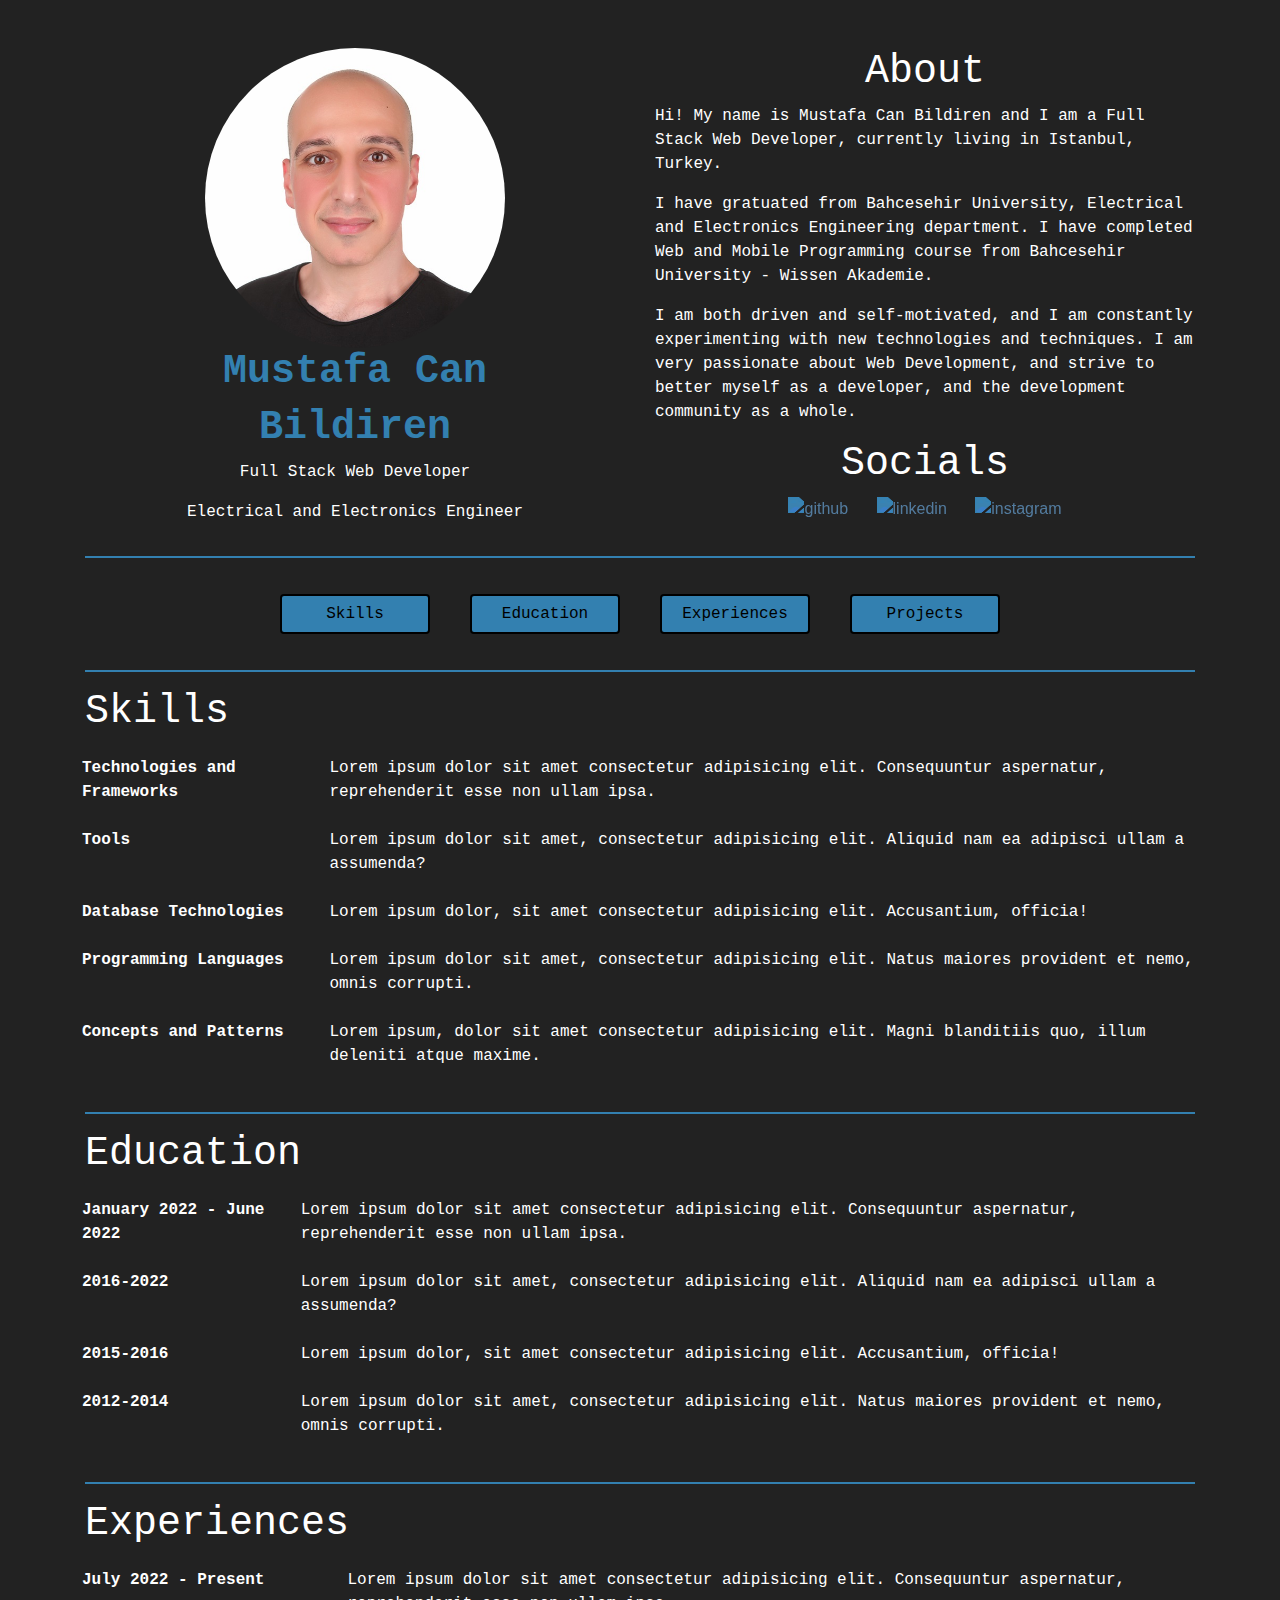
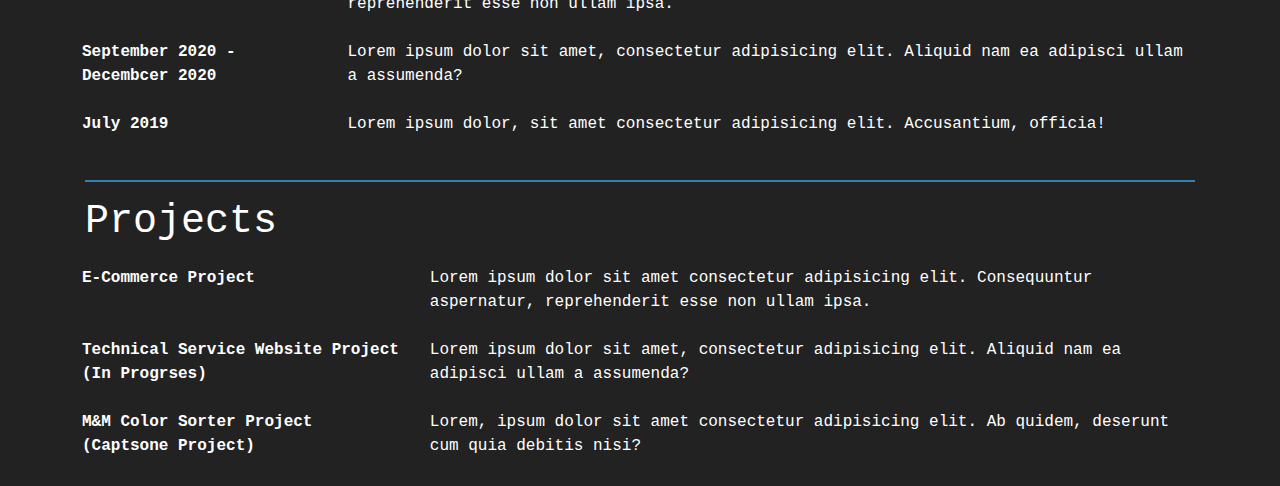
==== commit 5e747fdd: "scaling done" ====
--- a/index.html
+++ b/index.html
@@ -1,64 +1,234 @@
 <!DOCTYPE html>
 <html lang="en">
-
-<head>
+  <head>
     <meta charset="UTF-8" />
     <meta http-equiv="X-UA-Compatible" content="IE=edge" />
     <meta name="viewport" content="width=device-width, initial-scale=1.0" />
     <title>Mustafa Can Bildiren</title>
-    <link href="https://cdn.jsdelivr.net/npm/bootstrap@5.2.0-beta1/dist/css/bootstrap.min.css" rel="stylesheet"
-        integrity="sha384-0evHe/X+R7YkIZDRvuzKMRqM+OrBnVFBL6DOitfPri4tjfHxaWutUpFmBp4vmVor" crossorigin="anonymous" />
-    <link href="//netdna.bootstrapcdn.com/font-awesome/4.1.0/css/font-awesome.min.css" rel="stylesheet">
-    <link rel="stylesheet" href="./Resources/index.css">
-</head>
-
-<body style="background-color: #222">
-    <div class="row" style="margin: auto; margin-top: 10px;">
-        <div class="text-center">
-            <a href="#"><button class="custom-btn btnmcb">Experiences</button></a>
-            <a href="#"><button class="custom-btn btnmcb">Education</button></a>
-            <a href="#"><button class="custom-btn btnmcb">Skills</button></a>
-            <a href="#"><button class="custom-btn btnmcb">Prjects</button></a>
+    <link rel="icon" href="./Resources/lightning.svg" type="image/x-icon" />
+    <link
+      rel="stylesheet"
+      href="https://cdn.jsdelivr.net/npm/bootstrap@4.4.1/dist/css/bootstrap.min.css"
+      integrity="sha384-Vkoo8x4CGsO3+Hhxv8T/Q5PaXtkKtu6ug5TOeNV6gBiFeWPGFN9MuhOf23Q9Ifjh"
+      crossorigin="anonymous"
+    />
+    <script
+      src="https://code.jquery.com/jquery-3.4.1.slim.min.js"
+      integrity="sha384-J6qa4849blE2+poT4WnyKhv5vZF5SrPo0iEjwBvKU7imGFAV0wwj1yYfoRSJoZ+n"
+      crossorigin="anonymous"
+    ></script>
+    <script
+      src="https://cdn.jsdelivr.net/npm/popper.js@1.16.0/dist/umd/popper.min.js"
+      integrity="sha384-Q6E9RHvbIyZFJoft+2mJbHaEWldlvI9IOYy5n3zV9zzTtmI3UksdQRVvoxMfooAo"
+      crossorigin="anonymous"
+    ></script>
+    <script
+      src="https://cdn.jsdelivr.net/npm/bootstrap@4.4.1/dist/js/bootstrap.min.js"
+      integrity="sha384-wfSDF2E50Y2D1uUdj0O3uMBJnjuUD4Ih7YwaYd1iqfktj0Uod8GCExl3Og8ifwB6"
+      crossorigin="anonymous"
+    ></script>
+    <link rel="stylesheet" href="./Resources/index.css" />
+  </head>
+  <body>
+    <div class="container">
+      <!-- photo titles about socials -->
+      <div class="row mt-5">
+        <!-- photo titles -->
+        <div class="col-md-6 text-center">
+          <img
+            src="./Resources/Photo.jpg"
+            class="img-fluid photo"
+            alt="portrait"
+          />
+          <h1 class="imageundertitle">Mustafa Can</h1>
+          <h1 class="imageundertitle">Bildiren</h1>
+          <p class="mainText">Full Stack Web Developer</p>
+          <p class="mainText">Electrical and Electronics Engineer</p>
         </div>
+        <!-- about socials -->
+        <div class="col-md-6">
+          <h1 class="titleText text-center">About</h1>
+          <p class="mainText">
+            Hi! My name is Mustafa Can Bildiren and I am a Full Stack Web
+            Developer, currently living in Istanbul, Turkey.
+          </p>
+          <p class="mainText">
+            I have gratuated from Bahcesehir University, Electrical and
+            Electronics Engineering department. I have completed Web and Mobile
+            Programming course from Bahcesehir University - Wissen Akademie.
+          </p>
+          <p class="mainText">
+            I am both driven and self-motivated, and I am constantly
+            experimenting with new technologies and techniques. I am very
+            passionate about Web Development, and strive to better myself as a
+            developer, and the development community as a whole.
+          </p>
+          <div class="text-center">
+            <h1 class="titleText mt-3">Socials</h1>
+            <a target="_blank" href="https://github.com/mcanbildiren"
+              ><img src="./Resources/github.svg" alt="github" class="icon mr-4"
+            /></a>
+            <a target="_blank" href="https://www.linkedin.com/in/mcanbildiren/"
+              ><img
+                src="./Resources/linkedin.svg"
+                alt="linkedin"
+                class="icon mr-4"
+            /></a>
+            <a target="_blank" href="https://www.instagram.com/mcanbildiren/"
+              ><img
+                src="./Resources/instagram.svg"
+                alt="instagram"
+                class="icon"
+            /></a>
+          </div>
+        </div>
+      </div>
+      <hr />
+      <div class="row d-flex justify-content-center">
+        <a href="#skills"><button class="btn btn-mcb">Skills</button></a>
+        <a href="#education"><button class="btn btn-mcb">Education</button></a>
+        <a href="#experiences"
+          ><button class="btn btn-mcb">Experiences</button></a
+        >
+        <a href="#projects"><button class="btn btn-mcb">Projects</button></a>
+      </div>
+      <hr id="skills" />
+      <div class="row">
+        <h1 class="titleText col-md-12">Skills</h1>
+        <table class="mainText table table-borderless">
+          <tbody>
+            <tr>
+              <th>Technologies and Frameworks</th>
+              <td>
+                Lorem ipsum dolor sit amet consectetur adipisicing elit.
+                Consequuntur aspernatur, reprehenderit esse non ullam ipsa.
+              </td>
+            </tr>
+            <tr>
+              <th>Tools</th>
+              <td>
+                Lorem ipsum dolor sit amet, consectetur adipisicing elit.
+                Aliquid nam ea adipisci ullam a assumenda?
+              </td>
+            </tr>
+            <tr>
+              <th>Database Technologies</th>
+              <td>
+                Lorem ipsum dolor, sit amet consectetur adipisicing elit.
+                Accusantium, officia!
+              </td>
+            </tr>
+            <tr>
+              <th>Programming Languages</th>
+              <td>
+                Lorem ipsum dolor sit amet, consectetur adipisicing elit. Natus
+                maiores provident et nemo, omnis corrupti.
+              </td>
+            </tr>
+            <tr>
+              <th>Concepts and Patterns</th>
+              <td>
+                Lorem ipsum, dolor sit amet consectetur adipisicing elit. Magni
+                blanditiis quo, illum deleniti atque maxime.
+              </td>
+            </tr>
+          </tbody>
+        </table>
+      </div>
+      <hr id="education" />
+      <div class="row">
+        <h1 class="titleText col-md-12">Education</h1>
+        <table class="mainText table table-borderless">
+          <tbody>
+            <tr>
+              <th>January 2022 - June 2022</th>
+              <td>
+                Lorem ipsum dolor sit amet consectetur adipisicing elit.
+                Consequuntur aspernatur, reprehenderit esse non ullam ipsa.
+              </td>
+            </tr>
+            <tr>
+              <th>2016-2022</th>
+              <td>
+                Lorem ipsum dolor sit amet, consectetur adipisicing elit.
+                Aliquid nam ea adipisci ullam a assumenda?
+              </td>
+            </tr>
+            <tr>
+              <th>2015-2016</th>
+              <td>
+                Lorem ipsum dolor, sit amet consectetur adipisicing elit.
+                Accusantium, officia!
+              </td>
+            </tr>
+            <tr>
+              <th>2012-2014</th>
+              <td>
+                Lorem ipsum dolor sit amet, consectetur adipisicing elit. Natus
+                maiores provident et nemo, omnis corrupti.
+              </td>
+            </tr>
+          </tbody>
+        </table>
+      </div>
+      <hr id="experiences" />
+      <div class="row">
+        <h1 class="titleText col-md-12">Experiences</h1>
+        <table class="mainText table table-borderless">
+          <tbody>
+            <tr>
+              <th>July 2022 - Present</th>
+              <td>
+                Lorem ipsum dolor sit amet consectetur adipisicing elit.
+                Consequuntur aspernatur, reprehenderit esse non ullam ipsa.
+              </td>
+            </tr>
+            <tr>
+              <th>September 2020 - Decembcer 2020</th>
+              <td>
+                Lorem ipsum dolor sit amet, consectetur adipisicing elit.
+                Aliquid nam ea adipisci ullam a assumenda?
+              </td>
+            </tr>
+            <tr>
+              <th>July 2019</th>
+              <td>
+                Lorem ipsum dolor, sit amet consectetur adipisicing elit.
+                Accusantium, officia!
+              </td>
+            </tr>
+          </tbody>
+        </table>
+      </div>
+      <hr id="projects" />
+      <div class="row">
+        <h1 class="titleText col-md-12">Projects</h1>
+        <table class="mainText table table-borderless">
+          <tbody>
+            <tr>
+              <th>E-Commerce Project</th>
+              <td>
+                Lorem ipsum dolor sit amet consectetur adipisicing elit.
+                Consequuntur aspernatur, reprehenderit esse non ullam ipsa.
+              </td>
+            </tr>
+            <tr>
+              <th>Technical Service Website Project (In Progrses)</th>
+              <td>
+                Lorem ipsum dolor sit amet, consectetur adipisicing elit.
+                Aliquid nam ea adipisci ullam a assumenda?
+              </td>
+            </tr>
+            <tr>
+              <th>M&M Color Sorter Project (Captsone Project)</th>
+              <td>
+                Lorem, ipsum dolor sit amet consectetur adipisicing elit. Ab
+                quidem, deserunt cum quia debitis nisi?
+              </td>
+            </tr>
+          </tbody>
+        </table>
+      </div>
     </div>
-    <div class="row" style="margin: auto; margin-top: 40px;">
-        <div class="col-md-4 text-center offset-2">
-            <img src="./Resources/Photo.jpg" class="img-fluid photo" alt="...">
-            <h1 class="imageundertitle">Mustafa Can</h1>
-            <h1 class="imageundertitle">Bildiren</h1>
-            <p class="imageunder">Full Stack Web Developer</p>
-            <p class="imageunder">Electrical and Electronics Engineer</p>
-        </div>
-        <div class="col-md-4 about">
-            <h1>About</h1>
-            <p style="margin-top: 40px;">Hi! My name is Mustafa Can Bildiren and I am a Full Stack Web Developer, currently
-                living in Istanbul, Turkey.
-            </p>
-            <p>I have gratuated from Bahcesehir University, Electrical and Electronics Engineering
-                department. I have completed Web and Mobile Programming course from Bahcesehir University -
-                Wissen Akademie.
-            </p>
-            <p>
-                I am both driven and self-motivated, and I am constantly experimenting with new technologies and
-                techniques.
-                I am very passionate about Web Development, and strive to better myself as a developer, and the
-                development
-                community as a whole.
-            </p>
-        </div>
-    </div>
-    <div class="text-center">
-        <h1 class="about" style="margin-top: 30px;">Socials</h1>
-        <a href="https://github.com/mcanbildiren"><img src="./Resources/github-brands.svg" alt=""
-                style="width: 50px; height: auto; margin-right: 25px;"></a>
-        <a href="https://www.linkedin.com/in/mcanbildiren/"><img src="./Resources/linkedin-svgrepo-com.svg" alt=""
-                style="width: 50px; height: auto;margin-right: 25px;"></a>
-        <a href="https://www.instagram.com/mcanbildiren/"><img src="./Resources/new-instagram-logo-glyph.svg" alt=""
-                style="width: 65px; height: auto;"></a>
-    </div>
-    <script src="https://cdn.jsdelivr.net/npm/bootstrap@5.2.0-beta1/dist/js/bootstrap.bundle.min.js"
-        integrity="sha384-pprn3073KE6tl6bjs2QrFaJGz5/SUsLqktiwsUTF55Jfv3qYSDhgCecCxMW52nD2"
-        crossorigin="anonymous"></script>
-</body>
-
-</html>+  </body>
+</html>
--- a/Resources/index.css
+++ b/Resources/index.css
@@ -1,13 +1,21 @@
-.imageunder {
-  color: white;
-  margin-top: 20px;
-  font-family: "Courier New", monospace;
+html{
+  scroll-behavior: smooth;
 }
-.imageundertitle {
-    color: #3380b0;
-    font-family: "Courier New", monospace;
-    font-weight: bold;
+
+body {
+  background-color: #222;
 }
+
+.icon {
+  width: 50px;
+  height: auto;
+  filter: invert(49%) sepia(19%) saturate(1563%) hue-rotate(160deg) brightness(87%) contrast(87%);
+}
+
+.container {
+  min-width: 450px;
+}
+
 .photo {
   border-radius: 50%;
   height: 300px;
@@ -16,93 +24,60 @@
   position: relative;
   overflow: hidden;
 }
-.about {
+
+.imageundertitle {
+  color: #3380b0;
+  font-family: "Courier New", monospace;
+  font-weight: bold;
+}
+
+.mainText {
   font-family: "Courier New", monospace;
   color: white;
 }
-button {
+
+.titleText {
+  font-family: "Courier New", monospace;
+  color: white;
+}
+
+.btn-mcb {
   margin: 20px;
-  outline: none;
-}
-.custom-btn {
-  width: 130px;
-  height: 40px;
+  color: black;
+  background-color: #3380b0;
+  width: 150px;
+  height: auto;
   border: 2px solid #000;
   font-family: "Courier New", monospace;
   font-weight: 500;
-  background: #3380b0;
-  cursor: pointer;
-  transition: all 0.3s ease;
-  position: relative;
-  display: inline-block;
 }
-.btnmcb {
-  overflow: hidden;
-  transition: all 0.3s ease;
+
+.btn-mcb:hover {
+  color: white;
+  background-color: #000;
+  border: 1px solid white;
 }
-.btnmcb:hover {
-  background: black;
-  color: #fff;
+
+hr {
+  height: 2px;
+  width: auto;
+  border-width: 0;
+  color: #3380b0;
+  background-color: #3380b0;
 }
-.btnmcb:before {
-  position: absolute;
-  content: "";
-  display: inline-block;
-  top: -180px;
-  left: 0;
-  width: 30px;
-  height: 100%;
-  background-color: #fff;
+
+::-webkit-scrollbar {
+  width: 8px;
 }
-.btnmcb:active {
-  box-shadow: 4px 4px 6px 0 rgba(255, 255, 255, 0.3),
-    -4px -4px 6px 0 rgba(116, 125, 136, 0.2),
-    inset -4px -4px 6px 0 rgba(255, 255, 255, 0.2),
-    inset 4px 4px 6px 0 rgba(0, 0, 0, 0.2);
+
+::-webkit-scrollbar-track {
+  background: #222;
 }
-a {
-  color: #fff;
-  text-decoration: none;
-  font-family: "Courier New", monospace;
+
+::-webkit-scrollbar-thumb {
+  background: #777;
 }
-.social {
-  position: fixed;
-  top: 300px;
+
+::-webkit-scrollbar-thumb:hover {
+  background: white;
 }
-.social ul {
-  padding: 29px;
-  transform: translate(-270px, 0);
-}
-.social ul li {
-  display: block;
-  margin: 5px;
-  background: rgba(0, 0, 0, 0.36);
-  width: 300px;
-  text-align: right;
-  padding: 10px;
-  border-radius: 0 30px 30px 0;
-  transition: all 1s;
-}
-.social ul li:hover {
-  transform: translate(110px, 0);
-  background: #3380b0;
-}
-.social ul li:hover a {
-  color: #fff;
-}
-.social ul li:hover i {
-  color: #fff;
-  background: rgba(0, 0, 0, 0.36);
-  transition: all 1s;
-}
-.social ul li i {
-
-  color: #3380b0;
-  background: #fff;
-  padding: 13px;
-  border-radius: 50%;
-  width: 50px;
-  height: 50px;
-  font-size: 25px;
-  background: #ffffff;
-}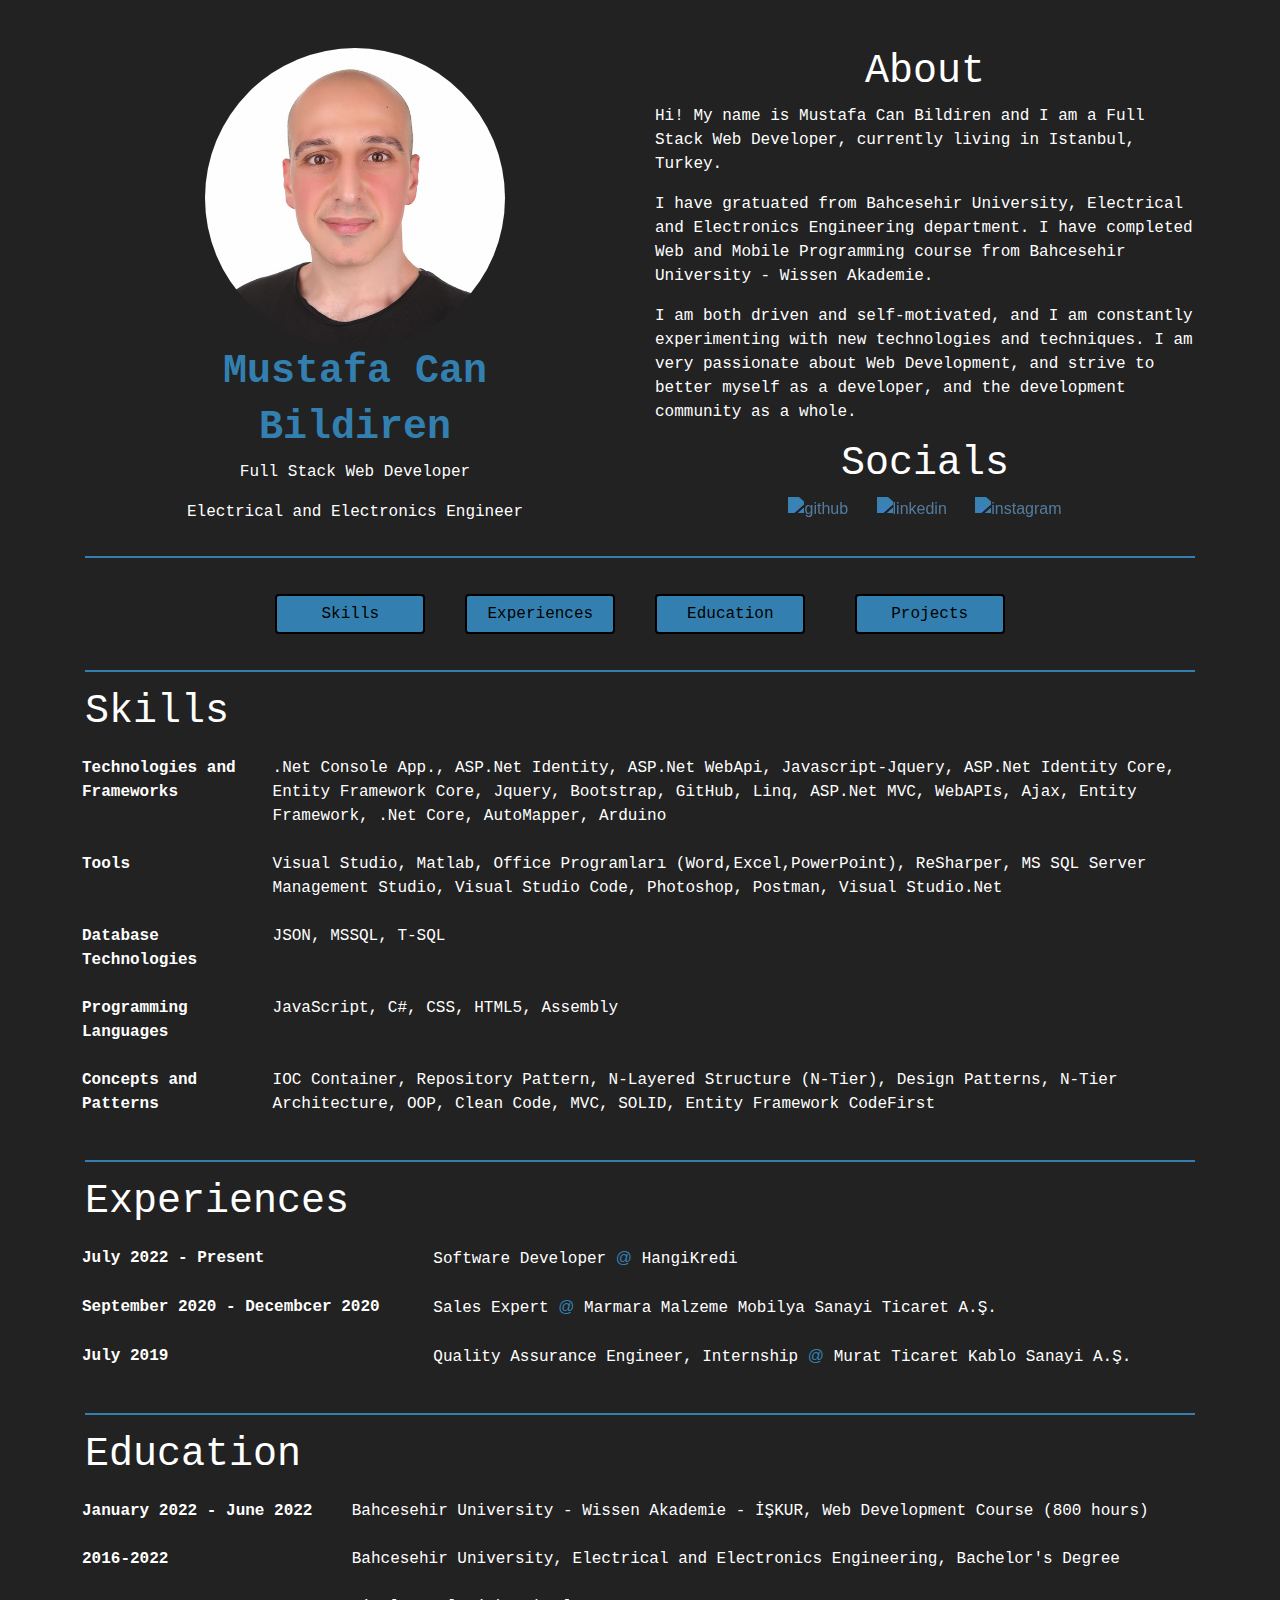
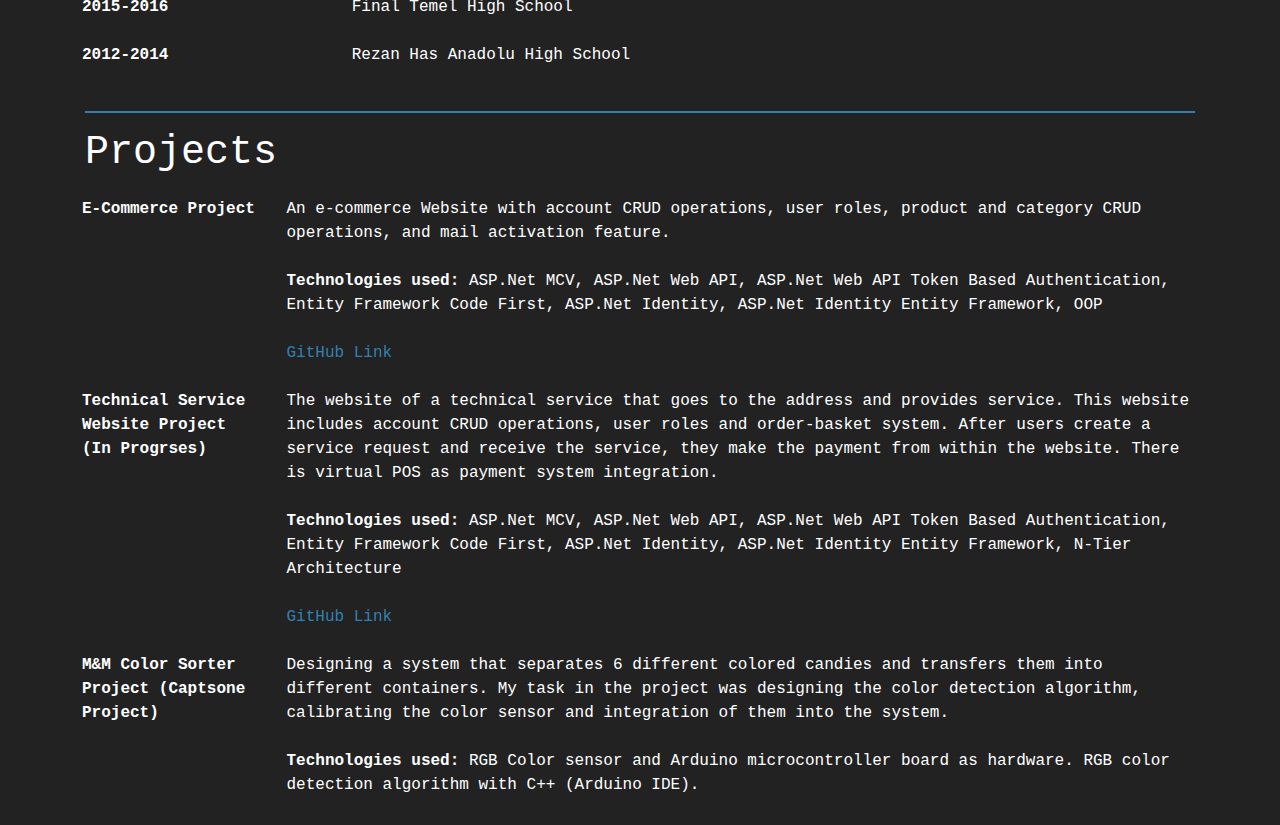
==== commit b4881f13: "final" ====
--- a/index.html
+++ b/index.html
@@ -1,234 +1,270 @@
 <!DOCTYPE html>
 <html lang="en">
-  <head>
-    <meta charset="UTF-8" />
-    <meta http-equiv="X-UA-Compatible" content="IE=edge" />
-    <meta name="viewport" content="width=device-width, initial-scale=1.0" />
-    <title>Mustafa Can Bildiren</title>
-    <link rel="icon" href="./Resources/lightning.svg" type="image/x-icon" />
-    <link
-      rel="stylesheet"
-      href="https://cdn.jsdelivr.net/npm/bootstrap@4.4.1/dist/css/bootstrap.min.css"
-      integrity="sha384-Vkoo8x4CGsO3+Hhxv8T/Q5PaXtkKtu6ug5TOeNV6gBiFeWPGFN9MuhOf23Q9Ifjh"
-      crossorigin="anonymous"
-    />
-    <script
-      src="https://code.jquery.com/jquery-3.4.1.slim.min.js"
-      integrity="sha384-J6qa4849blE2+poT4WnyKhv5vZF5SrPo0iEjwBvKU7imGFAV0wwj1yYfoRSJoZ+n"
-      crossorigin="anonymous"
-    ></script>
-    <script
-      src="https://cdn.jsdelivr.net/npm/popper.js@1.16.0/dist/umd/popper.min.js"
-      integrity="sha384-Q6E9RHvbIyZFJoft+2mJbHaEWldlvI9IOYy5n3zV9zzTtmI3UksdQRVvoxMfooAo"
-      crossorigin="anonymous"
-    ></script>
-    <script
-      src="https://cdn.jsdelivr.net/npm/bootstrap@4.4.1/dist/js/bootstrap.min.js"
-      integrity="sha384-wfSDF2E50Y2D1uUdj0O3uMBJnjuUD4Ih7YwaYd1iqfktj0Uod8GCExl3Og8ifwB6"
-      crossorigin="anonymous"
-    ></script>
-    <link rel="stylesheet" href="./Resources/index.css" />
-  </head>
-  <body>
-    <div class="container">
-      <!-- photo titles about socials -->
-      <div class="row mt-5">
-        <!-- photo titles -->
-        <div class="col-md-6 text-center">
-          <img
-            src="./Resources/Photo.jpg"
-            class="img-fluid photo"
-            alt="portrait"
-          />
-          <h1 class="imageundertitle">Mustafa Can</h1>
-          <h1 class="imageundertitle">Bildiren</h1>
-          <p class="mainText">Full Stack Web Developer</p>
-          <p class="mainText">Electrical and Electronics Engineer</p>
-        </div>
-        <!-- about socials -->
-        <div class="col-md-6">
-          <h1 class="titleText text-center">About</h1>
-          <p class="mainText">
-            Hi! My name is Mustafa Can Bildiren and I am a Full Stack Web
-            Developer, currently living in Istanbul, Turkey.
-          </p>
-          <p class="mainText">
-            I have gratuated from Bahcesehir University, Electrical and
-            Electronics Engineering department. I have completed Web and Mobile
-            Programming course from Bahcesehir University - Wissen Akademie.
-          </p>
-          <p class="mainText">
-            I am both driven and self-motivated, and I am constantly
-            experimenting with new technologies and techniques. I am very
-            passionate about Web Development, and strive to better myself as a
-            developer, and the development community as a whole.
-          </p>
-          <div class="text-center">
-            <h1 class="titleText mt-3">Socials</h1>
-            <a target="_blank" href="https://github.com/mcanbildiren"
-              ><img src="./Resources/github.svg" alt="github" class="icon mr-4"
-            /></a>
-            <a target="_blank" href="https://www.linkedin.com/in/mcanbildiren/"
-              ><img
-                src="./Resources/linkedin.svg"
-                alt="linkedin"
-                class="icon mr-4"
-            /></a>
-            <a target="_blank" href="https://www.instagram.com/mcanbildiren/"
-              ><img
-                src="./Resources/instagram.svg"
-                alt="instagram"
-                class="icon"
-            /></a>
-          </div>
+
+<head>
+  <meta charset="UTF-8" />
+  <meta http-equiv="X-UA-Compatible" content="IE=edge" />
+  <meta name="viewport" content="width=device-width, initial-scale=1.0" />
+  <title>Mustafa Can Bildiren</title>
+  <link rel="icon" href="./Resources/lightning.svg" type="image/x-icon" />
+  <link rel="stylesheet" href="https://cdn.jsdelivr.net/npm/bootstrap@4.4.1/dist/css/bootstrap.min.css"
+    integrity="sha384-Vkoo8x4CGsO3+Hhxv8T/Q5PaXtkKtu6ug5TOeNV6gBiFeWPGFN9MuhOf23Q9Ifjh" crossorigin="anonymous" />
+  <script src="https://code.jquery.com/jquery-3.4.1.slim.min.js"
+    integrity="sha384-J6qa4849blE2+poT4WnyKhv5vZF5SrPo0iEjwBvKU7imGFAV0wwj1yYfoRSJoZ+n"
+    crossorigin="anonymous"></script>
+  <script src="https://cdn.jsdelivr.net/npm/popper.js@1.16.0/dist/umd/popper.min.js"
+    integrity="sha384-Q6E9RHvbIyZFJoft+2mJbHaEWldlvI9IOYy5n3zV9zzTtmI3UksdQRVvoxMfooAo"
+    crossorigin="anonymous"></script>
+  <script src="https://cdn.jsdelivr.net/npm/bootstrap@4.4.1/dist/js/bootstrap.min.js"
+    integrity="sha384-wfSDF2E50Y2D1uUdj0O3uMBJnjuUD4Ih7YwaYd1iqfktj0Uod8GCExl3Og8ifwB6"
+    crossorigin="anonymous"></script>
+  <link rel="stylesheet" href="./Resources/index.css" />
+</head>
+
+<body>
+  <div class="container">
+    <!-- photo titles about socials -->
+    <div class="row mt-5">
+      <!-- photo titles -->
+      <div class="col-md-6 text-center">
+        <img src="./Resources/Photo.jpg" class="img-fluid photo" alt="portrait" />
+        <h1 class="imageundertitle">Mustafa Can</h1>
+        <h1 class="imageundertitle">Bildiren</h1>
+        <p class="mainText">Full Stack Web Developer</p>
+        <p class="mainText">Electrical and Electronics Engineer</p>
+      </div>
+      <!-- about socials -->
+      <div class="col-md-6">
+        <h1 class="titleText text-center">About</h1>
+        <p class="mainText">
+          Hi! My name is Mustafa Can Bildiren and I am a Full Stack Web
+          Developer, currently living in Istanbul, Turkey.
+        </p>
+        <p class="mainText">
+          I have gratuated from Bahcesehir University, Electrical and
+          Electronics Engineering department. I have completed Web and Mobile
+          Programming course from Bahcesehir University - Wissen Akademie.
+        </p>
+        <p class="mainText">
+          I am both driven and self-motivated, and I am constantly
+          experimenting with new technologies and techniques. I am very
+          passionate about Web Development, and strive to better myself as a
+          developer, and the development community as a whole.
+        </p>
+        <div class="text-center">
+          <h1 class="titleText mt-3">Socials</h1>
+          <a target="_blank" href="https://github.com/mcanbildiren"><img src="./Resources/github.svg" alt="github"
+              class="icon mr-4" /></a>
+          <a target="_blank" href="https://www.linkedin.com/in/mcanbildiren/"><img src="./Resources/linkedin.svg"
+              alt="linkedin" class="icon mr-4" /></a>
+          <a target="_blank" href="https://www.instagram.com/mcanbildiren/"><img src="./Resources/instagram.svg"
+              alt="instagram" class="icon" /></a>
         </div>
       </div>
-      <hr />
-      <div class="row d-flex justify-content-center">
-        <a href="#skills"><button class="btn btn-mcb">Skills</button></a>
-        <a href="#education"><button class="btn btn-mcb">Education</button></a>
-        <a href="#experiences"
-          ><button class="btn btn-mcb">Experiences</button></a
-        >
-        <a href="#projects"><button class="btn btn-mcb">Projects</button></a>
-      </div>
-      <hr id="skills" />
-      <div class="row">
-        <h1 class="titleText col-md-12">Skills</h1>
-        <table class="mainText table table-borderless">
-          <tbody>
-            <tr>
-              <th>Technologies and Frameworks</th>
-              <td>
-                Lorem ipsum dolor sit amet consectetur adipisicing elit.
-                Consequuntur aspernatur, reprehenderit esse non ullam ipsa.
-              </td>
-            </tr>
-            <tr>
-              <th>Tools</th>
-              <td>
-                Lorem ipsum dolor sit amet, consectetur adipisicing elit.
-                Aliquid nam ea adipisci ullam a assumenda?
-              </td>
-            </tr>
-            <tr>
-              <th>Database Technologies</th>
-              <td>
-                Lorem ipsum dolor, sit amet consectetur adipisicing elit.
-                Accusantium, officia!
-              </td>
-            </tr>
-            <tr>
-              <th>Programming Languages</th>
-              <td>
-                Lorem ipsum dolor sit amet, consectetur adipisicing elit. Natus
-                maiores provident et nemo, omnis corrupti.
-              </td>
-            </tr>
-            <tr>
-              <th>Concepts and Patterns</th>
-              <td>
-                Lorem ipsum, dolor sit amet consectetur adipisicing elit. Magni
-                blanditiis quo, illum deleniti atque maxime.
-              </td>
-            </tr>
-          </tbody>
-        </table>
-      </div>
-      <hr id="education" />
-      <div class="row">
-        <h1 class="titleText col-md-12">Education</h1>
-        <table class="mainText table table-borderless">
-          <tbody>
-            <tr>
-              <th>January 2022 - June 2022</th>
-              <td>
-                Lorem ipsum dolor sit amet consectetur adipisicing elit.
-                Consequuntur aspernatur, reprehenderit esse non ullam ipsa.
-              </td>
-            </tr>
-            <tr>
-              <th>2016-2022</th>
-              <td>
-                Lorem ipsum dolor sit amet, consectetur adipisicing elit.
-                Aliquid nam ea adipisci ullam a assumenda?
-              </td>
-            </tr>
-            <tr>
-              <th>2015-2016</th>
-              <td>
-                Lorem ipsum dolor, sit amet consectetur adipisicing elit.
-                Accusantium, officia!
-              </td>
-            </tr>
-            <tr>
-              <th>2012-2014</th>
-              <td>
-                Lorem ipsum dolor sit amet, consectetur adipisicing elit. Natus
-                maiores provident et nemo, omnis corrupti.
-              </td>
-            </tr>
-          </tbody>
-        </table>
-      </div>
-      <hr id="experiences" />
-      <div class="row">
-        <h1 class="titleText col-md-12">Experiences</h1>
-        <table class="mainText table table-borderless">
-          <tbody>
-            <tr>
-              <th>July 2022 - Present</th>
-              <td>
-                Lorem ipsum dolor sit amet consectetur adipisicing elit.
-                Consequuntur aspernatur, reprehenderit esse non ullam ipsa.
-              </td>
-            </tr>
-            <tr>
-              <th>September 2020 - Decembcer 2020</th>
-              <td>
-                Lorem ipsum dolor sit amet, consectetur adipisicing elit.
-                Aliquid nam ea adipisci ullam a assumenda?
-              </td>
-            </tr>
-            <tr>
-              <th>July 2019</th>
-              <td>
-                Lorem ipsum dolor, sit amet consectetur adipisicing elit.
-                Accusantium, officia!
-              </td>
-            </tr>
-          </tbody>
-        </table>
-      </div>
-      <hr id="projects" />
-      <div class="row">
-        <h1 class="titleText col-md-12">Projects</h1>
-        <table class="mainText table table-borderless">
-          <tbody>
-            <tr>
-              <th>E-Commerce Project</th>
-              <td>
-                Lorem ipsum dolor sit amet consectetur adipisicing elit.
-                Consequuntur aspernatur, reprehenderit esse non ullam ipsa.
-              </td>
-            </tr>
-            <tr>
-              <th>Technical Service Website Project (In Progrses)</th>
-              <td>
-                Lorem ipsum dolor sit amet, consectetur adipisicing elit.
-                Aliquid nam ea adipisci ullam a assumenda?
-              </td>
-            </tr>
-            <tr>
-              <th>M&M Color Sorter Project (Captsone Project)</th>
-              <td>
-                Lorem, ipsum dolor sit amet consectetur adipisicing elit. Ab
-                quidem, deserunt cum quia debitis nisi?
-              </td>
-            </tr>
-          </tbody>
-        </table>
-      </div>
-    </div>
-  </body>
-</html>
+    </div>
+    <hr />
+    <div class="row d-flex justify-content-center">
+      <a><button onclick="goToSkills()" class="btn btn-mcb">Skills</button></a>
+      <a><button onclick="goToExperiences()" class="btn btn-mcb">
+          Experiences
+        </button></a <a><button onclick="goToEducation()" class="btn btn-mcb">
+        Education
+      </button></a>
+      >
+      <a><button onclick="goToProjects()" class="btn btn-mcb">
+          Projects
+        </button></a>
+    </div>
+    <hr id="skills" />
+    <div class="row">
+      <h1 class="titleText col-md-12">Skills</h1>
+      <table class="mainText table table-borderless">
+        <tbody>
+          <tr>
+            <th>Technologies and Frameworks</th>
+            <td>
+              .Net Console App., ASP.Net Identity, ASP.Net WebApi,
+              Javascript-Jquery, ASP.Net Identity Core, Entity Framework Core,
+              Jquery, Bootstrap, GitHub, Linq, ASP.Net MVC, WebAPIs, Ajax,
+              Entity Framework, .Net Core, AutoMapper, Arduino
+            </td>
+          </tr>
+          <tr>
+            <th>Tools</th>
+            <td>
+              Visual Studio, Matlab, Office Programları
+              (Word,Excel,PowerPoint), ReSharper, MS SQL Server Management
+              Studio, Visual Studio Code, Photoshop, Postman, Visual
+              Studio.Net
+            </td>
+          </tr>
+          <tr>
+            <th>Database Technologies</th>
+            <td>JSON, MSSQL, T-SQL</td>
+          </tr>
+          <tr>
+            <th>Programming Languages</th>
+            <td>JavaScript, C#, CSS, HTML5, Assembly</td>
+          </tr>
+          <tr>
+            <th>Concepts and Patterns</th>
+            <td>
+              IOC Container, Repository Pattern, N-Layered Structure (N-Tier),
+              Design Patterns, N-Tier Architecture, OOP, Clean Code, MVC,
+              SOLID, Entity Framework CodeFirst
+            </td>
+          </tr>
+        </tbody>
+      </table>
+    </div>
+    <hr id="experiences" />
+    <div class="row">
+      <h1 class="titleText col-md-12">Experiences</h1>
+      <table class="mainText table table-borderless">
+        <tbody>
+          <tr>
+            <th>July 2022 - Present</th>
+            <td>Software Developer <span class="at">@</span> HangiKredi</td>
+          </tr>
+          <tr>
+            <th>September 2020 - Decembcer 2020</th>
+            <td>
+              Sales Expert <span class="at">@</span> Marmara Malzeme Mobilya Sanayi Ticaret A.Ş.
+            </td>
+          </tr>
+          <tr>
+            <th>July 2019</th>
+            <td>
+              Quality Assurance Engineer, Internship <span class="at">@</span> Murat Ticaret Kablo Sanayi
+              A.Ş.
+            </td>
+          </tr>
+        </tbody>
+      </table>
+    </div>
+    <hr id="education" />
+    <div class="row">
+      <h1 class="titleText col-md-12">Education</h1>
+      <table class="mainText table table-borderless">
+        <tbody>
+          <tr>
+            <th>January 2022 - June 2022</th>
+            <td>
+              Bahcesehir University - Wissen Akademie - İŞKUR, Web Development
+              Course (800 hours)
+            </td>
+          </tr>
+          <tr>
+            <th>2016-2022</th>
+            <td>
+              Bahcesehir University, Electrical and Electronics Engineering,
+              Bachelor's Degree
+            </td>
+          </tr>
+          <tr>
+            <th>2015-2016</th>
+            <td>Final Temel High School</td>
+          </tr>
+          <tr>
+            <th>2012-2014</th>
+            <td>Rezan Has Anadolu High School</td>
+          </tr>
+        </tbody>
+      </table>
+    </div>
+    <hr id="projects" />
+    <div class="row">
+      <h1 class="titleText col-md-12">Projects</h1>
+      <table class="mainText table table-borderless">
+        <tbody>
+          <tr>
+            <th>E-Commerce Project</th>
+            <td>
+              An e-commerce Website with account CRUD operations, user roles,
+              product and category CRUD operations, and mail activation
+              feature.
+            </td>
+          </tr>
+          <tr>
+            <th></th>
+            <td>
+              <strong>Technologies used:</strong> ASP.Net MCV, ASP.Net Web
+              API, ASP.Net Web API Token Based Authentication, Entity
+              Framework Code First, ASP.Net Identity, ASP.Net Identity Entity
+              Framework, OOP
+            </td>
+          </tr>
+          <tr>
+            <th></th>
+            <td>
+              <a class="ghLink" target="_blank"
+                href="https://github.com/mcanbildiren/WebMobileExample/tree/master/AdminTemplate">GitHub Link</a>
+            </td>
+          </tr>
+          <tr>
+            <th>Technical Service Website Project (In Progrses)</th>
+            <td>
+              The website of a technical service that goes to the address and
+              provides service. This website includes account CRUD operations,
+              user roles and order-basket system. After users create a service
+              request and receive the service, they make the payment from
+              within the website. There is virtual POS as payment system
+              integration.
+            </td>
+          </tr>
+          <tr>
+            <th></th>
+            <td>
+              <strong>Technologies used:</strong> ASP.Net MCV, ASP.Net Web
+              API, ASP.Net Web API Token Based Authentication, Entity
+              Framework Code First, ASP.Net Identity, ASP.Net Identity Entity
+              Framework, N-Tier Architecture
+            </td>
+          </tr>
+          <tr>
+            <th></th>
+            <td><a class="ghLink" target="_blank"
+                href="https://github.com/mcanbildiren/Technical-Service-Project">GitHub Link</a></td>
+          </tr>
+          <tr>
+            <th>M&M Color Sorter Project (Captsone Project)</th>
+            <td>
+              Designing a system that separates 6 different colored candies
+              and transfers them into different containers. My task in the
+              project was designing the color detection algorithm, calibrating
+              the color sensor and integration of them into the system.
+            </td>
+          </tr>
+          <tr>
+            <th></th>
+            <td>
+              <strong>Technologies used:</strong> RGB Color sensor and Arduino
+              microcontroller board as hardware. RGB color detection algorithm
+              with C++ (Arduino IDE).
+            </td>
+          </tr>
+        </tbody>
+      </table>
+    </div>
+  </div>
+</body>
+<script>
+  const skills = document.getElementById("skills");
+  function goToSkills() {
+    skills.scrollIntoView();
+  }
+  const education = document.getElementById("education");
+  function goToEducation() {
+    education.scrollIntoView();
+  }
+  const experiences = document.getElementById("experiences");
+  function goToExperiences() {
+    experiences.scrollIntoView();
+  }
+  const projects = document.getElementById("projects");
+  function goToProjects() {
+    projects.scrollIntoView();
+  }
+</script>
+
+</html>--- a/Resources/index.css
+++ b/Resources/index.css
@@ -1,4 +1,4 @@
-html{
+html {
   scroll-behavior: smooth;
 }
 
@@ -6,10 +6,22 @@
   background-color: #222;
 }
 
+.ghLink {
+  color: #3380b0;
+}
+
+.ghLink:hover {
+  color: white;
+  background-color: black;
+  border: 1px solid white;
+  text-decoration: none;
+}
+
 .icon {
   width: 50px;
   height: auto;
-  filter: invert(49%) sepia(19%) saturate(1563%) hue-rotate(160deg) brightness(87%) contrast(87%);
+  filter: invert(49%) sepia(19%) saturate(1563%) hue-rotate(160deg)
+    brightness(87%) contrast(87%);
 }
 
 .container {
@@ -81,3 +93,8 @@
 ::-webkit-scrollbar-thumb:hover {
   background: white;
 }
+
+.at {
+  color: #3380b0;
+  font-family: Verdana, Geneva, Tahoma, sans-serif;
+}
